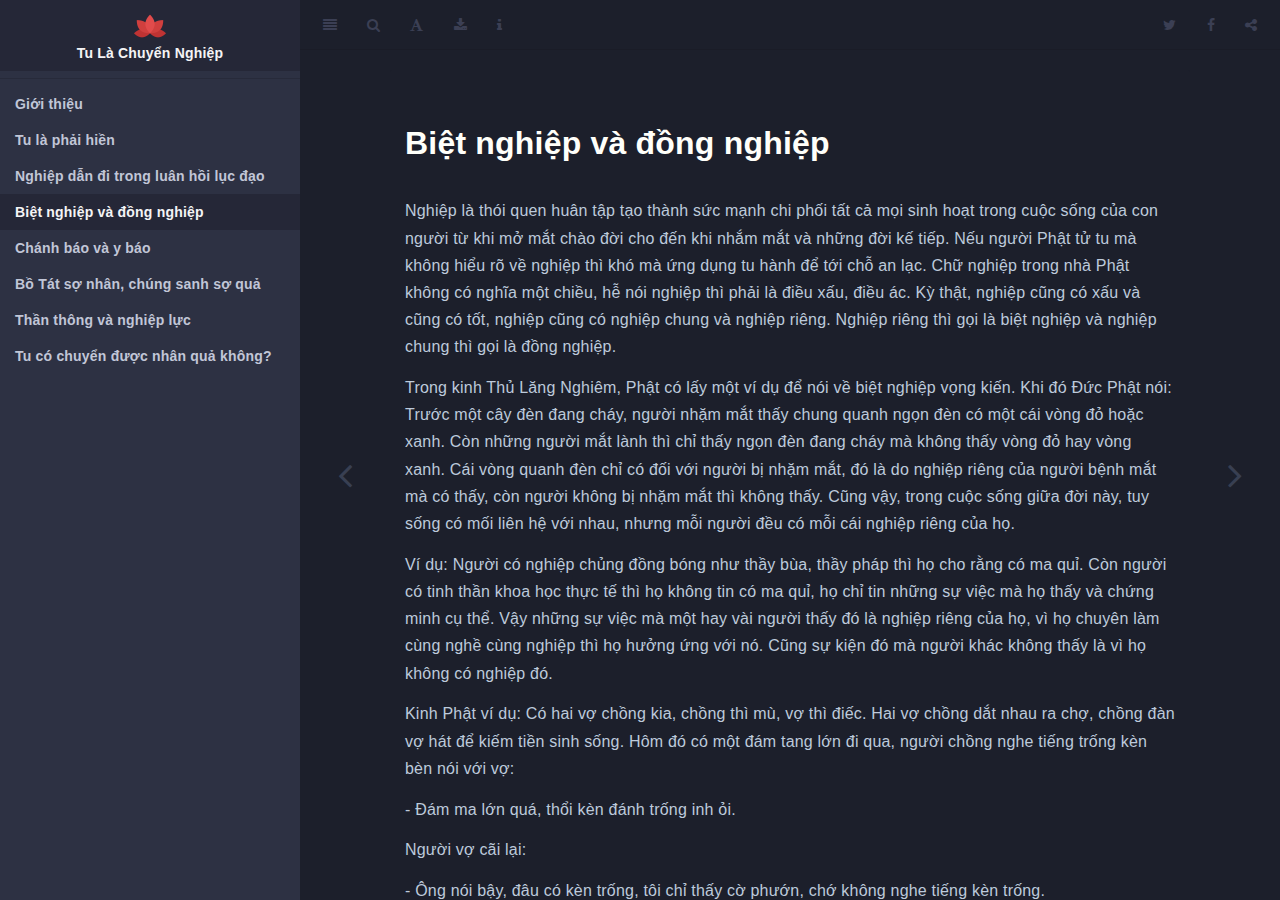
==== docs/biet-nghiep-va-dong-nghiep.html @ d76da162 "spellchecked" ====
<!DOCTYPE html>
<html lang="" xml:lang="">
<head>

  <meta charset="utf-8" />
  <meta http-equiv="X-UA-Compatible" content="IE=edge" />
  <title>Biệt nghiệp và đồng nghiệp | Tu Là Chuyển Nghiệp</title>
  <meta name="description" content="Tuyển tập 7 bài viết về Nghiệp trong Phật giáo" />
  <meta name="generator" content="bookdown 0.21 and GitBook 2.6.7" />

  <meta property="og:title" content="Biệt nghiệp và đồng nghiệp | Tu Là Chuyển Nghiệp" />
  <meta property="og:type" content="book" />
  
  <meta property="og:image" content="images/cover.png" />
  <meta property="og:description" content="Tuyển tập 7 bài viết về Nghiệp trong Phật giáo" />
  

  <meta name="twitter:card" content="summary" />
  <meta name="twitter:title" content="Biệt nghiệp và đồng nghiệp | Tu Là Chuyển Nghiệp" />
  
  <meta name="twitter:description" content="Tuyển tập 7 bài viết về Nghiệp trong Phật giáo" />
  <meta name="twitter:image" content="images/cover.png" />

<meta name="author" content="HT. Thích Thanh Từ" />



  <meta name="viewport" content="width=device-width, initial-scale=1" />
  <meta name="apple-mobile-web-app-capable" content="yes" />
  <meta name="apple-mobile-web-app-status-bar-style" content="black" />
  
  
<link rel="prev" href="nghiep-dan-di-trong-luan-hoi-luc-dao.html"/>
<link rel="next" href="chanh-bao-va-y-bao.html"/>
<script src="libs/header-attrs-2.10/header-attrs.js"></script>
<script src="libs/jquery-2.2.3/jquery.min.js"></script>
<link href="libs/gitbook-2.6.7/css/style.css" rel="stylesheet" />
<link href="libs/gitbook-2.6.7/css/plugin-table.css" rel="stylesheet" />
<link href="libs/gitbook-2.6.7/css/plugin-bookdown.css" rel="stylesheet" />
<link href="libs/gitbook-2.6.7/css/plugin-highlight.css" rel="stylesheet" />
<link href="libs/gitbook-2.6.7/css/plugin-search.css" rel="stylesheet" />
<link href="libs/gitbook-2.6.7/css/plugin-fontsettings.css" rel="stylesheet" />
<link href="libs/gitbook-2.6.7/css/plugin-clipboard.css" rel="stylesheet" />









<link rel="apple-touch-icon" sizes="180x180" href="images/apple-touch-icon.png">
<link rel="icon" type="image/png" sizes="32x32" href="images/favicon-32x32.png">
<link rel="icon" type="image/png" sizes="16x16" href="images/favicon-16x16.png">
<link rel="manifest" href="images/site.webmanifest">



<link rel="stylesheet" href="style.css" type="text/css" />
</head>

<body>



  <div class="book without-animation with-summary font-size-2 font-family-1" data-basepath=".">

    <div class="book-summary">
      <nav role="navigation">

<ul class="summary">
<li><center><a href="./"><center><img src="images/favicon-32x32.png" width="32px"/></center>Tu Là Chuyển Nghiệp</a></center></li>

<li class="divider"></li>
<li class="chapter" data-level="" data-path="index.html"><a href="index.html"><i class="fa fa-check"></i>Giới thiệu</a></li>
<li class="chapter" data-level="" data-path="tu-la-phai-hien.html"><a href="tu-la-phai-hien.html"><i class="fa fa-check"></i>Tu là phải hiền</a></li>
<li class="chapter" data-level="" data-path="nghiep-dan-di-trong-luan-hoi-luc-dao.html"><a href="nghiep-dan-di-trong-luan-hoi-luc-dao.html"><i class="fa fa-check"></i>Nghiệp dẫn đi trong luân hồi lục đạo</a></li>
<li class="chapter" data-level="" data-path="biet-nghiep-va-dong-nghiep.html"><a href="biet-nghiep-va-dong-nghiep.html"><i class="fa fa-check"></i>Biệt nghiệp và đồng nghiệp</a></li>
<li class="chapter" data-level="" data-path="chanh-bao-va-y-bao.html"><a href="chanh-bao-va-y-bao.html"><i class="fa fa-check"></i>Chánh báo và y báo</a></li>
<li class="chapter" data-level="" data-path="bo-tat-so-nhan-chung-sanh-so-qua.html"><a href="bo-tat-so-nhan-chung-sanh-so-qua.html"><i class="fa fa-check"></i>Bồ Tát sợ nhân, chúng sanh sợ quả</a></li>
<li class="chapter" data-level="" data-path="than-thong-va-nghiep-luc.html"><a href="than-thong-va-nghiep-luc.html"><i class="fa fa-check"></i>Thần thông và nghiệp lực</a></li>
<li class="chapter" data-level="" data-path="tu-co-chuyen-duoc-nhan-qua-khong.html"><a href="tu-co-chuyen-duoc-nhan-qua-khong.html"><i class="fa fa-check"></i>Tu có chuyển được nhân quả không?</a></li>
</ul>

      </nav>
    </div>

    <div class="book-body">
      <div class="body-inner">
        <div class="book-header" role="navigation">
          <h1>
            <i class="fa fa-circle-o-notch fa-spin"></i><a href="./">Tu Là Chuyển Nghiệp</a>
          </h1>
        </div>

        <div class="page-wrapper" tabindex="-1" role="main">
          <div class="page-inner">

            <section class="normal" id="section-">
<div id="biet-nghiep-va-dong-nghiep" class="section level1 unnumbered">
<h1>Biệt nghiệp và đồng nghiệp</h1>
<p>Nghiệp là thói quen huân tập tạo thành sức mạnh chi phối tất cả mọi sinh hoạt trong cuộc sống của con người từ khi mở mắt chào đời cho đến khi nhắm mắt và những đời kế tiếp. Nếu người Phật tử tu mà không hiểu rõ về nghiệp thì khó mà ứng dụng tu hành để tới chỗ an lạc. Chữ nghiệp trong nhà Phật không có nghĩa một chiều, hễ nói nghiệp thì phải là điều xấu, điều ác. Kỳ thật, nghiệp cũng có xấu và cũng có tốt, nghiệp cũng có nghiệp chung và nghiệp riêng. Nghiệp riêng thì gọi là biệt nghiệp và nghiệp chung thì gọi là đồng nghiệp.</p>
<p>Trong kinh Thủ Lăng Nghiêm, Phật có lấy một ví dụ để nói về biệt nghiệp vọng kiến. Khi đó Đức Phật nói: Trước một cây đèn đang cháy, người nhặm mắt thấy chung quanh ngọn đèn có một cái vòng đỏ hoặc xanh. Còn những người mắt lành thì chỉ thấy ngọn đèn đang cháy mà không thấy vòng đỏ hay vòng xanh. Cái vòng quanh đèn chỉ có đối với người bị nhặm mắt, đó là do nghiệp riêng của người bệnh mắt mà có thấy, còn người không bị nhặm mắt thì không thấy. Cũng vậy, trong cuộc sống giữa đời này, tuy sống có mối liên hệ với nhau, nhưng mỗi người đều có mỗi cái nghiệp riêng của họ.</p>
<p>Ví dụ: Người có nghiệp chủng đồng bóng như thầy bùa, thầy pháp thì họ cho rằng có ma quỉ. Còn người có tinh thần khoa học thực tế thì họ không tin có ma quỉ, họ chỉ tin những sự việc mà họ thấy và chứng minh cụ thể. Vậy những sự việc mà một hay vài người thấy đó là nghiệp riêng của họ, vì họ chuyên làm cùng nghề cùng nghiệp thì họ hưởng ứng với nó. Cũng sự kiện đó mà người khác không thấy là vì họ không có nghiệp đó.</p>
<p>Kinh Phật ví dụ: Có hai vợ chồng kia, chồng thì mù, vợ thì điếc. Hai vợ chồng dắt nhau ra chợ, chồng đàn vợ hát để kiếm tiền sinh sống. Hôm đó có một đám tang lớn đi qua, người chồng nghe tiếng trống kèn bèn nói với vợ:</p>
<p>- Đám ma lớn quá, thổi kèn đánh trống inh ỏi.</p>
<p>Người vợ cãi lại:</p>
<p>- Ông nói bậy, đâu có kèn trống, tôi chỉ thấy cờ phướn, chớ không nghe tiếng kèn trống.</p>
<p>Người chồng không chịu cãi lại:</p>
<p>- Bà nói bậy, tôi chỉ nghe thấy kèn trống, chớ đâu có thấy cờ phướn.</p>
<p>Có như thế mà hai ông bà cãi lộn nhau, chồng thì nói có kèn trống không có cờ phướn, vợ thì nói có cờ phướn mà không có kèn trống. Chồng tự cho là mình đúng, vợ cũng cho là mình không sai. Hai vợ chồng cãi nhau hoài không ai chịu thua, giận tức nổi lên liền đánh lộn nhau. Người đi đường thấy mới can gián và hỏi duyên cớ. Người chồng phân bua:</p>
<p>- Tôi nghe đám ma thổi kèn đánh trống, tôi nói có kèn trống bả không chịu, bả nói tôi nói bậy, bả nói chỉ có cờ phướn, không có kèn trống, nên mới cãi nhau rồi nổi giận đánh lộn.</p>
<p>Người đi đường mới nói:</p>
<p>- Thưa ông bà, hai ông bà đều đúng cả, mà hai ông bà cũng đều sai. Vì đám ma này có kèn có trống như ông nghe, mà cũng có cờ phướn như bà thấy.</p>
<p>Nếu người chồng nghe tiếng kèn trống mà nhớ mình mù không thể thấy cờ phướn, và người vợ thấy cờ phướn mà nhớ mình điếc không thể nghe tiếng kèn trống thì đâu có cãi vả và đánh lộn nhau. Tại người nào cũng chủ quan, cho cái thấy nghe của mình là chân lý nên mới xảy ra cuộc cãi vả và đánh lộn nhau. Đó là nghiệp khác nhau, không thể chấp nhận nhau.</p>
<p>Cũng vậy, chúng ta sanh ra đời mỗi người mang theo nghiệp riêng của mình mà cùng sống chung với nhiều người khác. Mỗi người chấp giữ và làm theo nghiệp riêng của mình mà không thừa nhận nghiệp riêng của người khác nên mới có sự cãi vã, tranh chấp.</p>
<p>Trong một gia đình, ông chồng thì huân tập cái nghiệp của người nam, bà vợ thì huân tập cái nghiệp của người nữ. Hai cái nghiệp nam nữ tuy có vài điểm tương đồng, nhưng cũng có nhiều điểm khác biệt. Nên có nhiều gia đình vợ chồng gây cãi đánh đập nhau hoài là vì chồng chấp lý của mình là đúng, vợ cũng chấp lý của mình là đúng, không biết dung hòa nhau để sống. Cái đúng của người chồng là do thói quen huân tập cái nghiệp của người nam. Cái đúng của người vợ là theo thói quen huân tập cái nghiệp của người nữ. Thế nên phải thông cảm nhau để đối xử cho tốt đẹp, đem lại sự an vui hòa thuận trong gia đình. Khi chúng ta biết mỗi người có nghiệp riêng thì không chủ quan, không chấp mà thông cảm hòa nhịn được cuộc sống với mọi người.</p>
<p>Xưa có một gia đình, người vợ thì tương đối tốt, biết bổn phận, biết lo làm ăn, người chồng thì bê tha rượu chè cờ bạc. Mỗi lần ông cờ bạc thua, về nhà là khảo tiền, nếu bà không có để ứng thì ông chửi đánh thậm tệ. Người thân thuộc, láng giềng ai thấy cũng đau lòng thắc mắc tại sao bà không ly dị cho rồi, cứ để ông hành hạ khổ sở như thế? Nhưng khi hỏi bà, thì bà không thể ly dị vì bà còn thương ông.</p>
<p>Có nhiều gia đình có những đứa con ngỗ nghịch bất hiếu, phá gia sản gần khánh tận. Vậy mà gia đình vẫn thương, không thể từ bỏ, vì cha mẹ có cái nghiệp riêng với con. Để thấy cái nghiệp riêng của người, mình là kẻ ngoại cuộc không có nghiệp đó thì không chấp nhận, không chịu nổi. Còn người đã có nghiệp, có nợ nần nhau, dù bị đánh đập, phá phách, đối xử tàn tệ mà người ta vẫn chấp nhận chung sống, không thể rời nhau được.</p>
<p>Như vậy, nếu biết được mỗi người có cái nghiệp riêng thì chúng ta có thái độ sống hết sức dung hòa, không thắc mắc, không trách cứ những hoàn cảnh khó khăn rắc rối mà người trong cuộc không giải quyết dứt khoát được, vì nghiệp riêng của họ.</p>
<p>Nghiệp chung tức là đồng nghiệp vọng kiến. Cũng trong kinh Thủ Lăng Nghiêm, Phật có dạy: Người có nghiệp chung mới sinh ra ở chung một nước, nói cùng một ngôn ngữ, sống cùng một tập quán… Nếu có cùng nghiệp xấu thì cùng thấy điềm bất tường như sao chổi, sao phướn… Chỉ có dân nước đó trông thấy mà dân nước khác không thấy. Cũng giống như những người nhặm mắt cùng thấy chung quanh ngọn đèn đang cháy có một cái vòng xanh hay đỏ, còn những người không nhặm mắt thì không thấy. Vậy, người cùng nghiệp thì cùng cảm nhận hiện tượng giống như nhau.</p>
<p>Có nhiều người thắc mắc tại sao anh chị em cùng cha mẹ sanh ra trong một gia đình, rầy la cãi hoài. Hoặc vợ chồng chấp nhận sống chung trong một gia đình, mà kẻ ý này người ý kia, bất hòa hờn giận nhau hoài là tại sao? Nếu không có duyên nghiệp với nhau tại sao gặp nhau, sống chung với nhau để khổ? Chúng ta nên biết, khi gặp nhau là đã có nghiệp đồng phần rồi, tức là đã có cộng nghiệp nên cùng ở chung với nhau. Tuy ở chung với nhau, mà mỗi người cũng có cái nghiệp riêng nên không ai giống ai. Nếu có giống chăng chỉ giống năm sáu mươi phần trăm là tối đa, không bao giờ có hai người giống nhau từ hình dáng đến tính tình.</p>
<p>Phần giống nhau thì gọi là đồng nghiệp, vì đồng nghiệp nên mới cùng nhau sanh trong một gia đình, trong một đất nước. Và vì mỗi người có cái nghiệp riêng nên có người thì giàu sang sung sướng, an vui hạnh phúc, lại có người bần cùng khốn khổ. Hoặc anh em cùng cha mẹ sinh ra, học chung một trường mà có người học giỏi, có người học dở. Đó là trong cái đồng nghiệp vẫn có cái biệt nghiệp. Mà dù là đồng nghiệp hay biệt nghiệp, Đức Phật đều gọi là vọng kiến. Vọng kiến là cái thấy hư dối không thật.</p>
<p>Tại sao nói nghiệp là vọng kiến? Ví dụ, có người nói lời xúc não làm cho mình nổi giận. Khi nổi giận thì nói lời hung ác mắng chửi, tay thì đánh đập người ta. Khi đánh đập chửi mắng người, thì bị luật pháp trừng trị. Cái khổ của tội phạm pháp này ít nhất cũng một tháng. Và nếu mình có sức mạnh, có võ nghệ, đánh người chết tại chỗ, thì tù tội khổ sở ít nhất cũng 10, 15 năm.</p>
<p>Vậy, miệng nói bậy, thân làm bậy, đó là nghiệp ác. Và nghiệp ác đó từ ý nổi sân mà ra. Ý sân chỉ nổi lên khoảng 5, 10 phút mà hậu quả không lường được. Nghiệp ác của miệng và thân có ra là do ý ác chủ động. Ý ác tức là niệm sân. Chúng ta nhìn xem tướng trạng của nó ra sao? Khi (chúng ta) nhìn nó thì nó mất tiêu, không thấy hình dáng tướng mạo nó ở đâu cả. Mà không hình dáng, không tướng mạo thì không thật. Như vậy, chính cái chủ động tạo nghiệp <em>(ý sân)</em> là không thật. Cái không thật mà chỉ vì chúng ta mê chạy theo nó để tạo nghiệp thọ khổ thì thành có thật. Nên Ngài Khuê Phong nói: <em>“Thế không mà thành sự”</em>. Bản chất của cơn giận vốn là không, bất giác theo nó tạo nghiệp nên trở thành thật. Đó là nghiệp ác.</p>
<p>Còn nghiệp lành cũng vậy. Giả sử chúng ta đi đường gặp người bệnh tật đang nằm rên rỉ bên đường. Chúng ta khởi lòng thương đem họ vô lề đường kêu xe chở tới bệnh viện để chữa trị. Vậy, lòng thương hình dáng tướng mạo như thế nào? Có thật không? - Không. Nhưng khi theo nó thì tạo nghiệp lành. Thân, miệng, ý nói, làm lợi ích cho người.</p>
<p>Cái gốc tạo nghiệp ác hay nghiệp lành bản chất nó không có thật, nhưng khi theo nó thì sẽ thành nghiệp hoặc lành hay dữ. Phật dạy nghiệp là cái không thật. Tuy không thật, nếu đã làm thì sẽ cho quả, chớ không tránh khỏi. Trốn tránh người thế gian thì được, mà nghiệp thì không thể trốn được. Vì khi tạo nghiệp thì mắt thấy, tai nghe, thân cảm thọ. Chủng tử nghiệp đã chứa vào tạng thức rồi, hội đủ duyên thì quả kết tụ.</p>
<p>Về ý nghĩa đồng nghiệp, trong kinh có ghi: Một hôm Phật ở trong hương thất trong núi Linh Thứu, gần đó có nhiều đoàn Tỳ Kheo đi thiền hành. Đoàn thứ nhất đi theo Tôn Giả Xá Lợi Phất. Đoàn Tỳ Kheo thứ hai dẫn đầu là Tôn Giả Mục Kiền Liên. Đoàn thứ ba các Tỳ Kheo đi sau Tôn Giả Ma Ha Ca Diếp. Đoàn thứ tư gồm những Tỳ Kheo đi theo Tôn Giả A Na Luật. Đoàn thứ năm là một số Tỳ Kheo đi theo Tôn Giả Phú Lâu Na. Đoàn thứ sáu là những Tỳ Kheo đi theo sự hướng dẫn của Tôn Giả Ưu Ba Ly. Đoàn thứ bảy là những Tỳ Kheo đi theo sau Đề Bà Đạt Đa. Khi đó Phật mới nói với các vị Tỳ Kheo đang ở bên cạnh:</p>
<p>“Những Tỳ Kheo cùng đi theo Xá Lợi Phất là những Tỳ Kheo có trí tuệ lớn. Những Tỳ Kheo cùng đi với Mục Kiền Liên là những Tỳ Kheo có đại thần thông. Những Tỳ Kheo đi theo Ma Ha Ca Diếp là những Tỳ Kheo ưa tu hạnh đầu đà… Còn những Tỳ Kheo mà đi theo Đề Bà Đạt Đa là những Tỳ Kheo có tâm ác dục.”</p>
<p>Và Phật kết luận rằng: Ai cùng đi theo người nào là đã có cái nghiệp chung với người đó. Những Tỳ Kheo đi theo Tôn Giả Xá Lợi Phất là có cái nghiệp chung với Ngài về trí huệ. Những Tỳ Kheo đi theo Tôn Giả Mục Kiền Liên là có nghiệp chung với ngài về thần thông. Cho tới các Tỳ Kheo đi theo Đề Bà Đạt Đa cùng có nghiệp chung về ác dục. Cái nghiệp chung đó có từ quá khứ, hiện tại, vị lai cứ theo nhau không rời. Đó là cộng nghiệp của những Tỳ Kheo thời xưa, được Phật dạy trong kinh.</p>
<p>Còn cộng nghiệp trong thời hiện tại, chúng ta thấy rất thực tế và cụ thể. Người thích rượu chè say sưa thì cùng ăn chơi thân cận với người uống rượu. Người ưa cờ bạc thì giao du với người cờ bạc. Người chuyên cần học hành nghiên cứu thì tới lui thân cận với người nghiên cứu học hành. Người thích đi chùa tụng kinh niệm Phật thì kết bạn với người đi chùa tụng kinh niệm Phật.</p>
<p>Như vậy, người này thích người kia là họ có chung nghiệp <em>(đồng nghiệp)</em> nên mới hợp nhau. Để thấy trong cuộc sống này, mọi người cùng có nghiệp chung, nên mới trở thành chồng vợ, cha con, anh em, bạn bè. Và vì ai cũng có nghiệp riêng nơi dáng mạo, tính tình, năng khiếu, trí tuệ sai khác, không ai giống ai. Vậy, nghiệp nó chi phối cả đời sống chúng ta. Nếu huân tập sâu nghiệp nào thì nghiệp đó có sức mạnh, có hấp lực thu hút chúng ta đến môi trường của nghiệp đó. Vì vậy, người Phật tử biết tu hành thì thân, khẩu, ý luôn luôn phải thiện lành mới chiêu cảm được biệt nghiệp tốt và đồng nghiệp thiện.</p>
<p>Nếu tu còn trong vòng tương đối, thì phải biết tránh nghiệp ác, tạo nghiệp lành để tạo thân tốt, tức là được biệt nghiệp tốt và sanh trong cõi thiện, có đồng nghiệp thiện. Tiến thêm một bước nữa, nếu biết nghiệp là không thật, do ý sanh ra, mà ý cũng không thật có, nó là niệm phân biệt chợt hiện chợt mất, nên không theo là dừng nghiệp ý. Nghe nói trái tai, vừa nổi bực tức muốn đánh chửi người, liền nhìn lại xem coi cái bực tức hình tướng thế nào, phát xuất từ đâu? Tìm lại không thấy hình tướng của bực tức, mà nguồn gốc khởi bực tức cũng không còn nữa. Thấy của người, lòng tham vừa khởi muốn lén lấy, liền nhìn lại coi tướng trạng của tham lam như thế nào, phát xuất từ đâu? Khi nhìn kỹ lại thì không thấy hình dáng của tham lam, và nơi chốn phát xuất ra tham lam cũng không có nữa.</p>
<p>Như vậy, nghiệp phát xuất từ ý, ra miệng, ra thân. Mà ý là gốc phát ra nghiệp đã không thật, thì nghiệp miệng, nghiệp thân làm gì có thật. Sở dĩ thấy nghiệp có thật là do mê.</p>
<p>Những nơi khác dạy khi đối duyên xúc cảnh, nếu có khởi tham lam sân giận, thì cứ lo niệm Phật nhớ Phật, thì tham lam sân giận sẽ lắng xuống. Đó cũng là một cái thuật đối trị bệnh tham, bệnh sân. Ở đây thì chúng tôi chủ trương dùng trí nhìn lại những cái xấu như tham, sân, kiêu mạn… hình dáng tướng trạng ra sao, phát xuất từ đâu? Khi nhìn lại, nếu nó tan biến là nó không thật thì nó không có sức mạnh khiến mình nói làm theo nghiệp ác. Và cứ mỗi lần đối duyên xúc cảnh, nếu có tham sân… dấy khởi lên, nhìn lại xem tường tận thấu đáo, thấy nó không thật thì nó không chi phối mình nói làm sai quấy. Khi tâm chúng ta thanh tịnh là đã cắt đứt được dòng tạo nghiệp là vọng tưởng, là ý nghiệp, không còn luân hồi sanh tử, được giải thoát.</p>

</div>
            </section>

          </div>
        </div>
      </div>
<a href="nghiep-dan-di-trong-luan-hoi-luc-dao.html" class="navigation navigation-prev " aria-label="Previous page"><i class="fa fa-angle-left"></i></a>
<a href="chanh-bao-va-y-bao.html" class="navigation navigation-next " aria-label="Next page"><i class="fa fa-angle-right"></i></a>
    </div>
  </div>
<script src="libs/gitbook-2.6.7/js/app.min.js"></script>
<script src="libs/gitbook-2.6.7/js/lunr.js"></script>
<script src="libs/gitbook-2.6.7/js/clipboard.min.js"></script>
<script src="libs/gitbook-2.6.7/js/plugin-search.js"></script>
<script src="libs/gitbook-2.6.7/js/plugin-sharing.js"></script>
<script src="libs/gitbook-2.6.7/js/plugin-fontsettings.js"></script>
<script src="libs/gitbook-2.6.7/js/plugin-bookdown.js"></script>
<script src="libs/gitbook-2.6.7/js/jquery.highlight.js"></script>
<script src="libs/gitbook-2.6.7/js/plugin-clipboard.js"></script>
<script>
gitbook.require(["gitbook"], function(gitbook) {
gitbook.start({
"sharing": {
"github": false,
"facebook": true,
"twitter": true,
"linkedin": false,
"weibo": false,
"instapaper": false,
"vk": false,
"all": ["facebook", "twitter", "linkedin", "weibo", "instapaper"]
},
"fontsettings": {
"theme": "night",
"family": "sans",
"size": 2
},
"edit": {
"link": null,
"text": null
},
"history": {
"link": null,
"text": null
},
"view": {
"link": null,
"text": null
},
"download": ["tu-la-chuyen-nghiep.epub", "tu-la-chuyen-nghiep.pdf"],
"toc": {
"collapse": "section"
}
});
});
</script>

</body>

</html>
---- docs/libs/gitbook-2.6.7/css/style.css ----
/*! normalize.css v2.1.0 | MIT License | git.io/normalize */img,legend{border:0}*,.fa{-webkit-font-smoothing:antialiased}.fa-ul>li,sub,sup{position:relative}.book .book-body .page-wrapper .page-inner section.normal hr:after,.book-langs-index .inner .languages:after,.buttons:after,.dropdown-menu .buttons:after{clear:both}body,html{-ms-text-size-adjust:100%;-webkit-text-size-adjust:100%}article,aside,details,figcaption,figure,footer,header,hgroup,main,nav,section,summary{display:block}audio,canvas,video{display:inline-block}.hidden,[hidden]{display:none}audio:not([controls]){display:none;height:0}html{font-family:sans-serif}body,figure{margin:0}a:focus{outline:dotted thin}a:active,a:hover{outline:0}h1{font-size:2em;margin:.67em 0}abbr[title]{border-bottom:1px dotted}b,strong{font-weight:700}dfn{font-style:italic}hr{-moz-box-sizing:content-box;box-sizing:content-box;height:0}mark{background:#ff0;color:#000}code,kbd,pre,samp{font-family:monospace,serif;font-size:1em}pre{white-space:pre-wrap}q{quotes:"\201C" "\201D" "\2018" "\2019"}small{font-size:80%}sub,sup{font-size:75%;line-height:0;vertical-align:baseline}sup{top:-.5em}sub{bottom:-.25em}svg:not(:root){overflow:hidden}fieldset{border:1px solid silver;margin:0 2px;padding:.35em .625em .75em}legend{padding:0}button,input,select,textarea{font-family:inherit;font-size:100%;margin:0}button,input{line-height:normal}button,select{text-transform:none}button,html input[type=button],input[type=reset],input[type=submit]{-webkit-appearance:button;cursor:pointer}button[disabled],html input[disabled]{cursor:default}input[type=checkbox],input[type=radio]{box-sizing:border-box;padding:0}input[type=search]{-webkit-appearance:textfield;-moz-box-sizing:content-box;-webkit-box-sizing:content-box;box-sizing:content-box}input[type=search]::-webkit-search-cancel-button{margin-right:10px;}button::-moz-focus-inner,input::-moz-focus-inner{border:0;padding:0}textarea{overflow:auto;vertical-align:top}table{border-collapse:collapse;border-spacing:0}/*!
 * Preboot v2
 *
 * Open sourced under MIT license by @mdo.
 * Some variables and mixins from Bootstrap (Apache 2 license).
 */.link-inherit,.link-inherit:focus,.link-inherit:hover{color:inherit}.fa,.fa-stack{display:inline-block}/*!
 *  Font Awesome 4.1.0 by @davegandy - http://fontawesome.io - @fontawesome
 *  License - http://fontawesome.io/license (Font: SIL OFL 1.1, CSS: MIT License)
 */@font-face{font-family:FontAwesome;src:url(./fontawesome/fontawesome-webfont.ttf?v=4.1.0) format('truetype');font-weight:400;font-style:normal}.fa{font-family:FontAwesome;font-style:normal;font-weight:400;line-height:1;-moz-osx-font-smoothing:grayscale}.book .book-header,.book .book-summary{font-family:"Helvetica Neue",Helvetica,Arial,sans-serif}.fa-lg{font-size:1.33333333em;line-height:.75em;vertical-align:-15%}.fa-2x{font-size:2em}.fa-3x{font-size:3em}.fa-4x{font-size:4em}.fa-5x{font-size:5em}.fa-fw{width:1.28571429em;text-align:center}.fa-ul{padding-left:0;margin-left:2.14285714em;list-style-type:none}.fa-li{position:absolute;left:-2.14285714em;width:2.14285714em;top:.14285714em;text-align:center}.fa-li.fa-lg{left:-1.85714286em}.fa-border{padding:.2em .25em .15em;border:.08em solid #eee;border-radius:.1em}.pull-right{float:right}.pull-left{float:left}.fa.pull-left{margin-right:.3em}.fa.pull-right{margin-left:.3em}.fa-spin{-webkit-animation:spin 2s infinite linear;-moz-animation:spin 2s infinite linear;-o-animation:spin 2s infinite linear;animation:spin 2s infinite linear}@-moz-keyframes spin{0%{-moz-transform:rotate(0)}100%{-moz-transform:rotate(359deg)}}@-webkit-keyframes spin{0%{-webkit-transform:rotate(0)}100%{-webkit-transform:rotate(359deg)}}@-o-keyframes spin{0%{-o-transform:rotate(0)}100%{-o-transform:rotate(359deg)}}@keyframes spin{0%{-webkit-transform:rotate(0);transform:rotate(0)}100%{-webkit-transform:rotate(359deg);transform:rotate(359deg)}}.fa-rotate-90{filter:progid:DXImageTransform.Microsoft.BasicImage(rotation=1);-webkit-transform:rotate(90deg);-moz-transform:rotate(90deg);-ms-transform:rotate(90deg);-o-transform:rotate(90deg);transform:rotate(90deg)}.fa-rotate-180{filter:progid:DXImageTransform.Microsoft.BasicImage(rotation=2);-webkit-transform:rotate(180deg);-moz-transform:rotate(180deg);-ms-transform:rotate(180deg);-o-transform:rotate(180deg);transform:rotate(180deg)}.fa-rotate-270{filter:progid:DXImageTransform.Microsoft.BasicImage(rotation=3);-webkit-transform:rotate(270deg);-moz-transform:rotate(270deg);-ms-transform:rotate(270deg);-o-transform:rotate(270deg);transform:rotate(270deg)}.fa-flip-horizontal{filter:progid:DXImageTransform.Microsoft.BasicImage(rotation=0, mirror=1);-webkit-transform:scale(-1,1);-moz-transform:scale(-1,1);-ms-transform:scale(-1,1);-o-transform:scale(-1,1);transform:scale(-1,1)}.fa-flip-vertical{filter:progid:DXImageTransform.Microsoft.BasicImage(rotation=2, mirror=1);-webkit-transform:scale(1,-1);-moz-transform:scale(1,-1);-ms-transform:scale(1,-1);-o-transform:scale(1,-1);transform:scale(1,-1)}.fa-stack{position:relative;width:2em;height:2em;line-height:2em;vertical-align:middle}.fa-stack-1x,.fa-stack-2x{position:absolute;left:0;width:100%;text-align:center}.fa-stack-1x{line-height:inherit}.fa-stack-2x{font-size:2em}.fa-inverse{color:#fff}.fa-glass:before{content:"\f000"}.fa-music:before{content:"\f001"}.fa-search:before{content:"\f002"}.fa-envelope-o:before{content:"\f003"}.fa-heart:before{content:"\f004"}.fa-star:before{content:"\f005"}.fa-star-o:before{content:"\f006"}.fa-user:before{content:"\f007"}.fa-film:before{content:"\f008"}.fa-th-large:before{content:"\f009"}.fa-th:before{content:"\f00a"}.fa-th-list:before{content:"\f00b"}.fa-check:before{content:"\f00c"}.fa-times:before{content:"\f00d"}.fa-search-plus:before{content:"\f00e"}.fa-search-minus:before{content:"\f010"}.fa-power-off:before{content:"\f011"}.fa-signal:before{content:"\f012"}.fa-cog:before,.fa-gear:before{content:"\f013"}.fa-trash-o:before{content:"\f014"}.fa-home:before{content:"\f015"}.fa-file-o:before{content:"\f016"}.fa-clock-o:before{content:"\f017"}.fa-road:before{content:"\f018"}.fa-download:before{content:"\f019"}.fa-arrow-circle-o-down:before{content:"\f01a"}.fa-arrow-circle-o-up:before{content:"\f01b"}.fa-inbox:before{content:"\f01c"}.fa-play-circle-o:before{content:"\f01d"}.fa-repeat:before,.fa-rotate-right:before{content:"\f01e"}.fa-refresh:before{content:"\f021"}.fa-list-alt:before{content:"\f022"}.fa-lock:before{content:"\f023"}.fa-flag:before{content:"\f024"}.fa-headphones:before{content:"\f025"}.fa-volume-off:before{content:"\f026"}.fa-volume-down:before{content:"\f027"}.fa-volume-up:before{content:"\f028"}.fa-qrcode:before{content:"\f029"}.fa-barcode:before{content:"\f02a"}.fa-tag:before{content:"\f02b"}.fa-tags:before{content:"\f02c"}.fa-book:before{content:"\f02d"}.fa-bookmark:before{content:"\f02e"}.fa-print:before{content:"\f02f"}.fa-camera:before{content:"\f030"}.fa-font:before{content:"\f031"}.fa-bold:before{content:"\f032"}.fa-italic:before{content:"\f033"}.fa-text-height:before{content:"\f034"}.fa-text-width:before{content:"\f035"}.fa-align-left:before{content:"\f036"}.fa-align-center:before{content:"\f037"}.fa-align-right:before{content:"\f038"}.fa-align-justify:before{content:"\f039"}.fa-list:before{content:"\f03a"}.fa-dedent:before,.fa-outdent:before{content:"\f03b"}.fa-indent:before{content:"\f03c"}.fa-video-camera:before{content:"\f03d"}.fa-image:before,.fa-photo:before,.fa-picture-o:before{content:"\f03e"}.fa-pencil:before{content:"\f040"}.fa-map-marker:before{content:"\f041"}.fa-adjust:before{content:"\f042"}.fa-tint:before{content:"\f043"}.fa-edit:before,.fa-pencil-square-o:before{content:"\f044"}.fa-share-square-o:before{content:"\f045"}.fa-check-square-o:before{content:"\f046"}.fa-arrows:before{content:"\f047"}.fa-step-backward:before{content:"\f048"}.fa-fast-backward:before{content:"\f049"}.fa-backward:before{content:"\f04a"}.fa-play:before{content:"\f04b"}.fa-pause:before{content:"\f04c"}.fa-stop:before{content:"\f04d"}.fa-forward:before{content:"\f04e"}.fa-fast-forward:before{content:"\f050"}.fa-step-forward:before{content:"\f051"}.fa-eject:before{content:"\f052"}.fa-chevron-left:before{content:"\f053"}.fa-chevron-right:before{content:"\f054"}.fa-plus-circle:before{content:"\f055"}.fa-minus-circle:before{content:"\f056"}.fa-times-circle:before{content:"\f057"}.fa-check-circle:before{content:"\f058"}.fa-question-circle:before{content:"\f059"}.fa-info-circle:before{content:"\f05a"}.fa-crosshairs:before{content:"\f05b"}.fa-times-circle-o:before{content:"\f05c"}.fa-check-circle-o:before{content:"\f05d"}.fa-ban:before{content:"\f05e"}.fa-arrow-left:before{content:"\f060"}.fa-arrow-right:before{content:"\f061"}.fa-arrow-up:before{content:"\f062"}.fa-arrow-down:before{content:"\f063"}.fa-mail-forward:before,.fa-share:before{content:"\f064"}.fa-expand:before{content:"\f065"}.fa-compress:before{content:"\f066"}.fa-plus:before{content:"\f067"}.fa-minus:before{content:"\f068"}.fa-asterisk:before{content:"\f069"}.fa-exclamation-circle:before{content:"\f06a"}.fa-gift:before{content:"\f06b"}.fa-leaf:before{content:"\f06c"}.fa-fire:before{content:"\f06d"}.fa-eye:before{content:"\f06e"}.fa-eye-slash:before{content:"\f070"}.fa-exclamation-triangle:before,.fa-warning:before{content:"\f071"}.fa-plane:before{content:"\f072"}.fa-calendar:before{content:"\f073"}.fa-random:before{content:"\f074"}.fa-comment:before{content:"\f075"}.fa-magnet:before{content:"\f076"}.fa-chevron-up:before{content:"\f077"}.fa-chevron-down:before{content:"\f078"}.fa-retweet:before{content:"\f079"}.fa-shopping-cart:before{content:"\f07a"}.fa-folder:before{content:"\f07b"}.fa-folder-open:before{content:"\f07c"}.fa-arrows-v:before{content:"\f07d"}.fa-arrows-h:before{content:"\f07e"}.fa-bar-chart-o:before{content:"\f080"}.fa-twitter-square:before{content:"\f081"}.fa-facebook-square:before{content:"\f082"}.fa-camera-retro:before{content:"\f083"}.fa-key:before{content:"\f084"}.fa-cogs:before,.fa-gears:before{content:"\f085"}.fa-comments:before{content:"\f086"}.fa-thumbs-o-up:before{content:"\f087"}.fa-thumbs-o-down:before{content:"\f088"}.fa-star-half:before{content:"\f089"}.fa-heart-o:before{content:"\f08a"}.fa-sign-out:before{content:"\f08b"}.fa-linkedin-square:before{content:"\f08c"}.fa-thumb-tack:before{content:"\f08d"}.fa-external-link:before{content:"\f08e"}.fa-sign-in:before{content:"\f090"}.fa-trophy:before{content:"\f091"}.fa-github-square:before{content:"\f092"}.fa-upload:before{content:"\f093"}.fa-lemon-o:before{content:"\f094"}.fa-phone:before{content:"\f095"}.fa-square-o:before{content:"\f096"}.fa-bookmark-o:before{content:"\f097"}.fa-phone-square:before{content:"\f098"}.fa-twitter:before{content:"\f099"}.fa-facebook:before{content:"\f09a"}.fa-github:before{content:"\f09b"}.fa-unlock:before{content:"\f09c"}.fa-credit-card:before{content:"\f09d"}.fa-rss:before{content:"\f09e"}.fa-hdd-o:before{content:"\f0a0"}.fa-bullhorn:before{content:"\f0a1"}.fa-bell:before{content:"\f0f3"}.fa-certificate:before{content:"\f0a3"}.fa-hand-o-right:before{content:"\f0a4"}.fa-hand-o-left:before{content:"\f0a5"}.fa-hand-o-up:before{content:"\f0a6"}.fa-hand-o-down:before{content:"\f0a7"}.fa-arrow-circle-left:before{content:"\f0a8"}.fa-arrow-circle-right:before{content:"\f0a9"}.fa-arrow-circle-up:before{content:"\f0aa"}.fa-arrow-circle-down:before{content:"\f0ab"}.fa-globe:before{content:"\f0ac"}.fa-wrench:before{content:"\f0ad"}.fa-tasks:before{content:"\f0ae"}.fa-filter:before{content:"\f0b0"}.fa-briefcase:before{content:"\f0b1"}.fa-arrows-alt:before{content:"\f0b2"}.fa-group:before,.fa-users:before{content:"\f0c0"}.fa-chain:before,.fa-link:before{content:"\f0c1"}.fa-cloud:before{content:"\f0c2"}.fa-flask:before{content:"\f0c3"}.fa-cut:before,.fa-scissors:before{content:"\f0c4"}.fa-copy:before,.fa-files-o:before{content:"\f0c5"}.fa-paperclip:before{content:"\f0c6"}.fa-floppy-o:before,.fa-save:before{content:"\f0c7"}.fa-square:before{content:"\f0c8"}.fa-bars:before,.fa-navicon:before,.fa-reorder:before{content:"\f0c9"}.fa-list-ul:before{content:"\f0ca"}.fa-list-ol:before{content:"\f0cb"}.fa-strikethrough:before{content:"\f0cc"}.fa-underline:before{content:"\f0cd"}.fa-table:before{content:"\f0ce"}.fa-magic:before{content:"\f0d0"}.fa-truck:before{content:"\f0d1"}.fa-pinterest:before{content:"\f0d2"}.fa-pinterest-square:before{content:"\f0d3"}.fa-google-plus-square:before{content:"\f0d4"}.fa-google-plus:before{content:"\f0d5"}.fa-money:before{content:"\f0d6"}.fa-caret-down:before{content:"\f0d7"}.fa-caret-up:before{content:"\f0d8"}.fa-caret-left:before{content:"\f0d9"}.fa-caret-right:before{content:"\f0da"}.fa-columns:before{content:"\f0db"}.fa-sort:before,.fa-unsorted:before{content:"\f0dc"}.fa-sort-desc:before,.fa-sort-down:before{content:"\f0dd"}.fa-sort-asc:before,.fa-sort-up:before{content:"\f0de"}.fa-envelope:before{content:"\f0e0"}.fa-linkedin:before{content:"\f0e1"}.fa-rotate-left:before,.fa-undo:before{content:"\f0e2"}.fa-gavel:before,.fa-legal:before{content:"\f0e3"}.fa-dashboard:before,.fa-tachometer:before{content:"\f0e4"}.fa-comment-o:before{content:"\f0e5"}.fa-comments-o:before{content:"\f0e6"}.fa-bolt:before,.fa-flash:before{content:"\f0e7"}.fa-sitemap:before{content:"\f0e8"}.fa-umbrella:before{content:"\f0e9"}.fa-clipboard:before,.fa-paste:before{content:"\f0ea"}.fa-lightbulb-o:before{content:"\f0eb"}.fa-exchange:before{content:"\f0ec"}.fa-cloud-download:before{content:"\f0ed"}.fa-cloud-upload:before{content:"\f0ee"}.fa-user-md:before{content:"\f0f0"}.fa-stethoscope:before{content:"\f0f1"}.fa-suitcase:before{content:"\f0f2"}.fa-bell-o:before{content:"\f0a2"}.fa-coffee:before{content:"\f0f4"}.fa-cutlery:before{content:"\f0f5"}.fa-file-text-o:before{content:"\f0f6"}.fa-building-o:before{content:"\f0f7"}.fa-hospital-o:before{content:"\f0f8"}.fa-ambulance:before{content:"\f0f9"}.fa-medkit:before{content:"\f0fa"}.fa-fighter-jet:before{content:"\f0fb"}.fa-beer:before{content:"\f0fc"}.fa-h-square:before{content:"\f0fd"}.fa-plus-square:before{content:"\f0fe"}.fa-angle-double-left:before{content:"\f100"}.fa-angle-double-right:before{content:"\f101"}.fa-angle-double-up:before{content:"\f102"}.fa-angle-double-down:before{content:"\f103"}.fa-angle-left:before{content:"\f104"}.fa-angle-right:before{content:"\f105"}.fa-angle-up:before{content:"\f106"}.fa-angle-down:before{content:"\f107"}.fa-desktop:before{content:"\f108"}.fa-laptop:before{content:"\f109"}.fa-tablet:before{content:"\f10a"}.fa-mobile-phone:before,.fa-mobile:before{content:"\f10b"}.fa-circle-o:before{content:"\f10c"}.fa-quote-left:before{content:"\f10d"}.fa-quote-right:before{content:"\f10e"}.fa-spinner:before{content:"\f110"}.fa-circle:before{content:"\f111"}.fa-mail-reply:before,.fa-reply:before{content:"\f112"}.fa-github-alt:before{content:"\f113"}.fa-folder-o:before{content:"\f114"}.fa-folder-open-o:before{content:"\f115"}.fa-smile-o:before{content:"\f118"}.fa-frown-o:before{content:"\f119"}.fa-meh-o:before{content:"\f11a"}.fa-gamepad:before{content:"\f11b"}.fa-keyboard-o:before{content:"\f11c"}.fa-flag-o:before{content:"\f11d"}.fa-flag-checkered:before{content:"\f11e"}.fa-terminal:before{content:"\f120"}.fa-code:before{content:"\f121"}.fa-mail-reply-all:before,.fa-reply-all:before{content:"\f122"}.fa-star-half-empty:before,.fa-star-half-full:before,.fa-star-half-o:before{content:"\f123"}.fa-location-arrow:before{content:"\f124"}.fa-crop:before{content:"\f125"}.fa-code-fork:before{content:"\f126"}.fa-chain-broken:before,.fa-unlink:before{content:"\f127"}.fa-question:before{content:"\f128"}.fa-info:before{content:"\f129"}.fa-exclamation:before{content:"\f12a"}.fa-superscript:before{content:"\f12b"}.fa-subscript:before{content:"\f12c"}.fa-eraser:before{content:"\f12d"}.fa-puzzle-piece:before{content:"\f12e"}.fa-microphone:before{content:"\f130"}.fa-microphone-slash:before{content:"\f131"}.fa-shield:before{content:"\f132"}.fa-calendar-o:before{content:"\f133"}.fa-fire-extinguisher:before{content:"\f134"}.fa-rocket:before{content:"\f135"}.fa-maxcdn:before{content:"\f136"}.fa-chevron-circle-left:before{content:"\f137"}.fa-chevron-circle-right:before{content:"\f138"}.fa-chevron-circle-up:before{content:"\f139"}.fa-chevron-circle-down:before{content:"\f13a"}.fa-html5:before{content:"\f13b"}.fa-css3:before{content:"\f13c"}.fa-anchor:before{content:"\f13d"}.fa-unlock-alt:before{content:"\f13e"}.fa-bullseye:before{content:"\f140"}.fa-ellipsis-h:before{content:"\f141"}.fa-ellipsis-v:before{content:"\f142"}.fa-rss-square:before{content:"\f143"}.fa-play-circle:before{content:"\f144"}.fa-ticket:before{content:"\f145"}.fa-minus-square:before{content:"\f146"}.fa-minus-square-o:before{content:"\f147"}.fa-level-up:before{content:"\f148"}.fa-level-down:before{content:"\f149"}.fa-check-square:before{content:"\f14a"}.fa-pencil-square:before{content:"\f14b"}.fa-external-link-square:before{content:"\f14c"}.fa-share-square:before{content:"\f14d"}.fa-compass:before{content:"\f14e"}.fa-caret-square-o-down:before,.fa-toggle-down:before{content:"\f150"}.fa-caret-square-o-up:before,.fa-toggle-up:before{content:"\f151"}.fa-caret-square-o-right:before,.fa-toggle-right:before{content:"\f152"}.fa-eur:before,.fa-euro:before{content:"\f153"}.fa-gbp:before{content:"\f154"}.fa-dollar:before,.fa-usd:before{content:"\f155"}.fa-inr:before,.fa-rupee:before{content:"\f156"}.fa-cny:before,.fa-jpy:before,.fa-rmb:before,.fa-yen:before{content:"\f157"}.fa-rouble:before,.fa-rub:before,.fa-ruble:before{content:"\f158"}.fa-krw:before,.fa-won:before{content:"\f159"}.fa-bitcoin:before,.fa-btc:before{content:"\f15a"}.fa-file:before{content:"\f15b"}.fa-file-text:before{content:"\f15c"}.fa-sort-alpha-asc:before{content:"\f15d"}.fa-sort-alpha-desc:before{content:"\f15e"}.fa-sort-amount-asc:before{content:"\f160"}.fa-sort-amount-desc:before{content:"\f161"}.fa-sort-numeric-asc:before{content:"\f162"}.fa-sort-numeric-desc:before{content:"\f163"}.fa-thumbs-up:before{content:"\f164"}.fa-thumbs-down:before{content:"\f165"}.fa-youtube-square:before{content:"\f166"}.fa-youtube:before{content:"\f167"}.fa-xing:before{content:"\f168"}.fa-xing-square:before{content:"\f169"}.fa-youtube-play:before{content:"\f16a"}.fa-dropbox:before{content:"\f16b"}.fa-stack-overflow:before{content:"\f16c"}.fa-instagram:before{content:"\f16d"}.fa-flickr:before{content:"\f16e"}.fa-adn:before{content:"\f170"}.fa-bitbucket:before{content:"\f171"}.fa-bitbucket-square:before{content:"\f172"}.fa-tumblr:before{content:"\f173"}.fa-tumblr-square:before{content:"\f174"}.fa-long-arrow-down:before{content:"\f175"}.fa-long-arrow-up:before{content:"\f176"}.fa-long-arrow-left:before{content:"\f177"}.fa-long-arrow-right:before{content:"\f178"}.fa-apple:before{content:"\f179"}.fa-windows:before{content:"\f17a"}.fa-android:before{content:"\f17b"}.fa-linux:before{content:"\f17c"}.fa-dribbble:before{content:"\f17d"}.fa-skype:before{content:"\f17e"}.fa-foursquare:before{content:"\f180"}.fa-trello:before{content:"\f181"}.fa-female:before{content:"\f182"}.fa-male:before{content:"\f183"}.fa-gittip:before{content:"\f184"}.fa-sun-o:before{content:"\f185"}.fa-moon-o:before{content:"\f186"}.fa-archive:before{content:"\f187"}.fa-bug:before{content:"\f188"}.fa-vk:before{content:"\f189"}.fa-weibo:before{content:"\f18a"}.fa-renren:before{content:"\f18b"}.fa-pagelines:before{content:"\f18c"}.fa-stack-exchange:before{content:"\f18d"}.fa-arrow-circle-o-right:before{content:"\f18e"}.fa-arrow-circle-o-left:before{content:"\f190"}.fa-caret-square-o-left:before,.fa-toggle-left:before{content:"\f191"}.fa-dot-circle-o:before{content:"\f192"}.fa-wheelchair:before{content:"\f193"}.fa-vimeo-square:before{content:"\f194"}.fa-try:before,.fa-turkish-lira:before{content:"\f195"}.fa-plus-square-o:before{content:"\f196"}.fa-space-shuttle:before{content:"\f197"}.fa-slack:before{content:"\f198"}.fa-envelope-square:before{content:"\f199"}.fa-wordpress:before{content:"\f19a"}.fa-openid:before{content:"\f19b"}.fa-bank:before,.fa-institution:before,.fa-university:before{content:"\f19c"}.fa-graduation-cap:before,.fa-mortar-board:before{content:"\f19d"}.fa-yahoo:before{content:"\f19e"}.fa-google:before{content:"\f1a0"}.fa-reddit:before{content:"\f1a1"}.fa-reddit-square:before{content:"\f1a2"}.fa-stumbleupon-circle:before{content:"\f1a3"}.fa-stumbleupon:before{content:"\f1a4"}.fa-delicious:before{content:"\f1a5"}.fa-digg:before{content:"\f1a6"}.fa-pied-piper-square:before,.fa-pied-piper:before{content:"\f1a7"}.fa-pied-piper-alt:before{content:"\f1a8"}.fa-drupal:before{content:"\f1a9"}.fa-joomla:before{content:"\f1aa"}.fa-language:before{content:"\f1ab"}.fa-fax:before{content:"\f1ac"}.fa-building:before{content:"\f1ad"}.fa-child:before{content:"\f1ae"}.fa-paw:before{content:"\f1b0"}.fa-spoon:before{content:"\f1b1"}.fa-cube:before{content:"\f1b2"}.fa-cubes:before{content:"\f1b3"}.fa-behance:before{content:"\f1b4"}.fa-behance-square:before{content:"\f1b5"}.fa-steam:before{content:"\f1b6"}.fa-steam-square:before{content:"\f1b7"}.fa-recycle:before{content:"\f1b8"}.fa-automobile:before,.fa-car:before{content:"\f1b9"}.fa-cab:before,.fa-taxi:before{content:"\f1ba"}.fa-tree:before{content:"\f1bb"}.fa-spotify:before{content:"\f1bc"}.fa-deviantart:before{content:"\f1bd"}.fa-soundcloud:before{content:"\f1be"}.fa-database:before{content:"\f1c0"}.fa-file-pdf-o:before{content:"\f1c1"}.fa-file-word-o:before{content:"\f1c2"}.fa-file-excel-o:before{content:"\f1c3"}.fa-file-powerpoint-o:before{content:"\f1c4"}.fa-file-image-o:before,.fa-file-photo-o:before,.fa-file-picture-o:before{content:"\f1c5"}.fa-file-archive-o:before,.fa-file-zip-o:before{content:"\f1c6"}.fa-file-audio-o:before,.fa-file-sound-o:before{content:"\f1c7"}.fa-file-movie-o:before,.fa-file-video-o:before{content:"\f1c8"}.fa-file-code-o:before{content:"\f1c9"}.fa-vine:before{content:"\f1ca"}.fa-codepen:before{content:"\f1cb"}.fa-jsfiddle:before{content:"\f1cc"}.fa-life-bouy:before,.fa-life-ring:before,.fa-life-saver:before,.fa-support:before{content:"\f1cd"}.fa-circle-o-notch:before{content:"\f1ce"}.fa-ra:before,.fa-rebel:before{content:"\f1d0"}.fa-empire:before,.fa-ge:before{content:"\f1d1"}.fa-git-square:before{content:"\f1d2"}.fa-git:before{content:"\f1d3"}.fa-hacker-news:before{content:"\f1d4"}.fa-tencent-weibo:before{content:"\f1d5"}.fa-qq:before{content:"\f1d6"}.fa-wechat:before,.fa-weixin:before{content:"\f1d7"}.fa-paper-plane:before,.fa-send:before{content:"\f1d8"}.fa-paper-plane-o:before,.fa-send-o:before{content:"\f1d9"}.fa-history:before{content:"\f1da"}.fa-circle-thin:before{content:"\f1db"}.fa-header:before{content:"\f1dc"}.fa-paragraph:before{content:"\f1dd"}.fa-sliders:before{content:"\f1de"}.fa-share-alt:before{content:"\f1e0"}.fa-share-alt-square:before{content:"\f1e1"}.fa-bomb:before{content:"\f1e2"}.book-langs-index{width:100%;height:100%;padding:40px 0;margin:0;overflow:auto}@media (max-width:600px){.book-langs-index{padding:0}}.book-langs-index .inner{max-width:600px;width:100%;margin:0 auto;padding:30px;background:#fff;border-radius:3px}.book-langs-index .inner h3{margin:0}.book-langs-index .inner .languages{list-style:none;padding:20px 30px;margin-top:20px;border-top:1px solid #eee}.book-langs-index .inner .languages:after,.book-langs-index .inner .languages:before{content:" ";display:table;line-height:0}.book-langs-index .inner .languages li{width:50%;float:left;padding:10px 5px;font-size:16px}@media (max-width:600px){.book-langs-index .inner .languages li{width:100%;max-width:100%}}.book .book-header{overflow:visible;height:50px;padding:0 8px;z-index:2;font-size:.85em;color:#7e888b;background:0 0}.book .book-header .btn{display:block;height:50px;padding:0 15px;border-bottom:none;color:#ccc;text-transform:uppercase;line-height:50px;-webkit-box-shadow:none!important;box-shadow:none!important;position:relative;font-size:14px}.book .book-header .btn:hover{position:relative;text-decoration:none;color:#444;background:0 0}.book .book-header h1{margin:0;font-size:20px;font-weight:200;text-align:center;line-height:50px;opacity:0;padding-left:200px;padding-right:200px;-webkit-transition:opacity .2s ease;-moz-transition:opacity .2s ease;-o-transition:opacity .2s ease;transition:opacity .2s ease;overflow:hidden;text-overflow:ellipsis;white-space:nowrap}.book .book-header h1 a,.book .book-header h1 a:hover{color:inherit;text-decoration:none}@media (max-width:1000px){.book .book-header h1{display:none}}.book .book-header h1 i{display:none}.book .book-header:hover h1{opacity:1}.book.is-loading .book-header h1 i{display:inline-block}.book.is-loading .book-header h1 a{display:none}.dropdown{position:relative}.dropdown-menu{position:absolute;top:100%;left:0;z-index:100;display:none;float:left;min-width:160px;padding:0;margin:2px 0 0;list-style:none;font-size:14px;background-color:#fafafa;border:1px solid rgba(0,0,0,.07);border-radius:1px;-webkit-box-shadow:0 6px 12px rgba(0,0,0,.175);box-shadow:0 6px 12px rgba(0,0,0,.175);background-clip:padding-box}.dropdown-menu.open{display:block}.dropdown-menu.dropdown-left{left:auto;right:4%}.dropdown-menu.dropdown-left .dropdown-caret{right:14px;left:auto}.dropdown-menu .dropdown-caret{position:absolute;top:-8px;left:14px;width:18px;height:10px;float:left;overflow:hidden}.dropdown-menu .dropdown-caret .caret-inner,.dropdown-menu .dropdown-caret .caret-outer{display:inline-block;top:0;border-left:9px solid transparent;border-right:9px solid transparent;position:absolute}.dropdown-menu .dropdown-caret .caret-outer{border-bottom:9px solid rgba(0,0,0,.1);height:auto;left:0;width:auto;margin-left:-1px}.dropdown-menu .dropdown-caret .caret-inner{margin-top:-1px;top:1px;border-bottom:9px solid #fafafa}.dropdown-menu .buttons{border-bottom:1px solid rgba(0,0,0,.07)}.dropdown-menu .buttons:after,.dropdown-menu .buttons:before{content:" ";display:table;line-height:0}.dropdown-menu .buttons:last-child{border-bottom:none}.dropdown-menu .buttons .button{border:0;background-color:transparent;color:#a6a6a6;width:100%;text-align:center;float:left;line-height:1.42857143;padding:8px 4px}.alert,.dropdown-menu .buttons .button:hover{color:#444}.dropdown-menu .buttons .button:focus,.dropdown-menu .buttons .button:hover{outline:0}.dropdown-menu .buttons .button.size-2{width:50%}.dropdown-menu .buttons .button.size-3{width:33%}.alert{padding:15px;margin-bottom:20px;background:#eee;border-bottom:5px solid #ddd}.alert-success{background:#dff0d8;border-color:#d6e9c6;color:#3c763d}.alert-info{background:#d9edf7;border-color:#bce8f1;color:#31708f}.alert-danger{background:#f2dede;border-color:#ebccd1;color:#a94442}.alert-warning{background:#fcf8e3;border-color:#faebcc;color:#8a6d3b}.book .book-summary{position:absolute;top:0;left:-300px;bottom:0;z-index:1;width:300px;color:#364149;background:#fafafa;border-right:1px solid rgba(0,0,0,.07);-webkit-transition:left 250ms ease;-moz-transition:left 250ms ease;-o-transition:left 250ms ease;transition:left 250ms ease}.book .book-summary ul.summary{position:absolute;top:0;left:0;right:0;bottom:0;overflow-y:auto;list-style:none;margin:0;padding:0;-webkit-transition:top .5s ease;-moz-transition:top .5s ease;-o-transition:top .5s ease;transition:top .5s ease}.book .book-summary ul.summary li{list-style:none}.book .book-summary ul.summary li.divider{height:1px;margin:7px 0;overflow:hidden;background:rgba(0,0,0,.07)}.book .book-summary ul.summary li i.fa-check{display:none;position:absolute;right:9px;top:16px;font-size:9px;color:#3c3}.book .book-summary ul.summary li.done>a{color:#364149;font-weight:400}.book .book-summary ul.summary li.done>a i{display:inline}.book .book-summary ul.summary li a,.book .book-summary ul.summary li span{display:block;padding:10px 15px;border-bottom:none;color:#364149;background:0 0;text-overflow:ellipsis;overflow:hidden;white-space:nowrap;position:relative}.book .book-summary ul.summary li span{cursor:not-allowed;opacity:.3;filter:alpha(opacity=30)}.book .book-summary ul.summary li a:hover,.book .book-summary ul.summary li.active>a{color:#008cff;background:0 0;text-decoration:none}.book .book-summary ul.summary li ul{padding-left:20px}@media (max-width:600px){.book .book-summary{width:calc(100% - 60px);bottom:0;left:-100%}}.book.with-summary .book-summary{left:0}.book.without-animation .book-summary{-webkit-transition:none!important;-moz-transition:none!important;-o-transition:none!important;transition:none!important}.book{position:relative;width:100%;height:100%}.book .book-body,.book .book-body .body-inner{position:absolute;top:0;left:0;overflow-y:auto;bottom:0;right:0}.book .book-body{color:#000;background:#fff;-webkit-transition:left 250ms ease;-moz-transition:left 250ms ease;-o-transition:left 250ms ease;transition:left 250ms ease}.book .book-body .page-wrapper{position:relative;outline:0}.book .book-body .page-wrapper .page-inner{max-width:800px;margin:0 auto;padding:20px 0 40px}.book .book-body .page-wrapper .page-inner section{margin:0;padding:5px 15px;background:#fff;border-radius:2px;line-height:1.7;font-size:1.6rem}.book .book-body .page-wrapper .page-inner .btn-group .btn{border-radius:0;background:#eee;border:0}@media (max-width:1240px){.book .book-body{-webkit-transition:-webkit-transform 250ms ease;-moz-transition:-moz-transform 250ms ease;-o-transition:-o-transform 250ms ease;transition:transform 250ms ease;padding-bottom:20px}.book .book-body .body-inner{position:static;min-height:calc(100% - 50px)}}@media (min-width:600px){.book.with-summary .book-body{left:300px}}@media (max-width:600px){.book.with-summary{overflow:hidden}.book.with-summary .book-body{-webkit-transform:translate(calc(100% - 60px),0);-moz-transform:translate(calc(100% - 60px),0);-ms-transform:translate(calc(100% - 60px),0);-o-transform:translate(calc(100% - 60px),0);transform:translate(calc(100% - 60px),0)}}.book.without-animation .book-body{-webkit-transition:none!important;-moz-transition:none!important;-o-transition:none!important;transition:none!important}.buttons:after,.buttons:before{content:" ";display:table;line-height:0}.button{border:0;background:#eee;color:#666;width:100%;text-align:center;float:left;line-height:1.42857143;padding:8px 4px}.button:hover{color:#444}.button:focus,.button:hover{outline:0}.button.size-2{width:50%}.button.size-3{width:33%}.book .book-body .page-wrapper .page-inner section{display:none}.book .book-body .page-wrapper .page-inner section.normal{display:block;word-wrap:break-word;overflow:hidden;color:#333;line-height:1.7;text-size-adjust:100%;-ms-text-size-adjust:100%;-webkit-text-size-adjust:100%;-moz-text-size-adjust:100%}.book .book-body .page-wrapper .page-inner section.normal *{box-sizing:border-box;-webkit-box-sizing:border-box;}.book .book-body .page-wrapper .page-inner section.normal>:first-child{margin-top:0!important}.book .book-body .page-wrapper .page-inner section.normal>:last-child{margin-bottom:0!important}.book .book-body .page-wrapper .page-inner section.normal blockquote,.book .book-body .page-wrapper .page-inner section.normal code,.book .book-body .page-wrapper .page-inner section.normal figure,.book .book-body .page-wrapper .page-inner section.normal img,.book .book-body .page-wrapper .page-inner section.normal pre,.book .book-body .page-wrapper .page-inner section.normal table,.book .book-body .page-wrapper .page-inner section.normal tr{page-break-inside:avoid}.book .book-body .page-wrapper .page-inner section.normal h2,.book .book-body .page-wrapper .page-inner section.normal h3,.book .book-body .page-wrapper .page-inner section.normal h4,.book .book-body .page-wrapper .page-inner section.normal h5,.book .book-body .page-wrapper .page-inner section.normal p{orphans:3;widows:3}.book .book-body .page-wrapper .page-inner section.normal h1,.book .book-body .page-wrapper .page-inner section.normal h2,.book .book-body .page-wrapper .page-inner section.normal h3,.book .book-body .page-wrapper .page-inner section.normal h4,.book .book-body .page-wrapper .page-inner section.normal h5{page-break-after:avoid}.book .book-body .page-wrapper .page-inner section.normal b,.book .book-body .page-wrapper .page-inner section.normal strong{font-weight:700}.book .book-body .page-wrapper .page-inner section.normal em{font-style:italic}.book .book-body .page-wrapper .page-inner section.normal blockquote,.book .book-body .page-wrapper .page-inner section.normal dl,.book .book-body .page-wrapper .page-inner section.normal ol,.book .book-body .page-wrapper .page-inner section.normal p,.book .book-body .page-wrapper .page-inner section.normal table,.book .book-body .page-wrapper .page-inner section.normal ul{margin-top:0;margin-bottom:.85em}.book .book-body .page-wrapper .page-inner section.normal a{color:#4183c4;text-decoration:none;background:0 0}.book .book-body .page-wrapper .page-inner section.normal a:active,.book .book-body .page-wrapper .page-inner section.normal a:focus,.book .book-body .page-wrapper .page-inner section.normal a:hover{outline:0;text-decoration:underline}.book .book-body .page-wrapper .page-inner section.normal img{border:0;max-width:100%}.book .book-body .page-wrapper .page-inner section.normal hr{height:4px;padding:0;margin:1.7em 0;overflow:hidden;background-color:#e7e7e7;border:none}.book .book-body .page-wrapper .page-inner section.normal hr:after,.book .book-body .page-wrapper .page-inner section.normal hr:before{display:table;content:" "}.book .book-body .page-wrapper .page-inner section.normal h1,.book .book-body .page-wrapper .page-inner section.normal h2,.book .book-body .page-wrapper .page-inner section.normal h3,.book .book-body .page-wrapper .page-inner section.normal h4,.book .book-body .page-wrapper .page-inner section.normal h5,.book .book-body .page-wrapper .page-inner section.normal h6{margin-top:1.275em;margin-bottom:.85em;}.book .book-body .page-wrapper .page-inner section.normal h1{font-size:2em}.book .book-body .page-wrapper .page-inner section.normal h2{font-size:1.75em}.book .book-body .page-wrapper .page-inner section.normal h3{font-size:1.5em}.book .book-body .page-wrapper .page-inner section.normal h4{font-size:1.25em}.book .book-body .page-wrapper .page-inner section.normal h5{font-size:1em}.book .book-body .page-wrapper .page-inner section.normal h6{font-size:1em;color:#777}.book .book-body .page-wrapper .page-inner section.normal code,.book .book-body .page-wrapper .page-inner section.normal pre{font-family:Consolas,"Liberation Mono",Menlo,Courier,monospace;direction:ltr;border:none;color:inherit}.book .book-body .page-wrapper .page-inner section.normal pre{overflow:auto;word-wrap:normal;margin:0 0 1.275em;padding:.85em 1em;background:#f7f7f7}.book .book-body .page-wrapper .page-inner section.normal pre>code{display:inline;max-width:initial;padding:0;margin:0;overflow:initial;line-height:inherit;font-size:.85em;white-space:pre;background:0 0}.book .book-body .page-wrapper .page-inner section.normal pre>code:after,.book .book-body .page-wrapper .page-inner section.normal pre>code:before{content:normal}.book .book-body .page-wrapper .page-inner section.normal code{padding:.2em;margin:0;font-size:.85em;background-color:#f7f7f7}.book .book-body .page-wrapper .page-inner section.normal code:after,.book .book-body .page-wrapper .page-inner section.normal code:before{letter-spacing:-.2em;content:"\00a0"}.book .book-body .page-wrapper .page-inner section.normal ol,.book .book-body .page-wrapper .page-inner section.normal ul{padding:0 0 0 2em;margin:0 0 .85em}.book .book-body .page-wrapper .page-inner section.normal ol ol,.book .book-body .page-wrapper .page-inner section.normal ol ul,.book .book-body .page-wrapper .page-inner section.normal ul ol,.book .book-body .page-wrapper .page-inner section.normal ul ul{margin-top:0;margin-bottom:0}.book .book-body .page-wrapper .page-inner section.normal ol ol{list-style-type:lower-roman}.book .book-body .page-wrapper .page-inner section.normal blockquote{margin:0 0 .85em;padding:0 15px;opacity:0.75;border-left:4px solid #dcdcdc}.book .book-body .page-wrapper .page-inner section.normal blockquote:first-child{margin-top:0}.book .book-body .page-wrapper .page-inner section.normal blockquote:last-child{margin-bottom:0}.book .book-body .page-wrapper .page-inner section.normal dl{padding:0}.book .book-body .page-wrapper .page-inner section.normal dl dt{padding:0;margin-top:.85em;font-style:italic;font-weight:700}.book .book-body .page-wrapper .page-inner section.normal dl dd{padding:0 .85em;margin-bottom:.85em}.book .book-body .page-wrapper .page-inner section.normal dd{margin-left:0}.book .book-body .page-wrapper .page-inner section.normal .glossary-term{cursor:help;text-decoration:underline}.book .book-body .navigation{position:absolute;top:50px;bottom:0;margin:0;max-width:150px;min-width:90px;display:flex;justify-content:center;align-content:center;flex-direction:column;font-size:40px;color:#ccc;text-align:center;-webkit-transition:all 350ms ease;-moz-transition:all 350ms ease;-o-transition:all 350ms ease;transition:all 350ms ease}.book .book-body .navigation:hover{text-decoration:none;color:#444}.book .book-body .navigation.navigation-next{right:0}.book .book-body .navigation.navigation-prev{left:0}@media (max-width:1240px){.book .book-body .navigation{position:static;top:auto;max-width:50%;width:50%;display:inline-block;float:left}.book .book-body .navigation.navigation-unique{max-width:100%;width:100%}}.book .book-body .page-wrapper .page-inner section.glossary{margin-bottom:40px}.book .book-body .page-wrapper .page-inner section.glossary h2 a,.book .book-body .page-wrapper .page-inner section.glossary h2 a:hover{color:inherit;text-decoration:none}.book .book-body .page-wrapper .page-inner section.glossary .glossary-index{list-style:none;margin:0;padding:0}.book .book-body .page-wrapper .page-inner section.glossary .glossary-index li{display:inline;margin:0 8px;white-space:nowrap}*{-webkit-box-sizing:border-box;-moz-box-sizing:border-box;box-sizing:border-box;-webkit-overflow-scrolling:touch;-webkit-tap-highlight-color:transparent;-webkit-text-size-adjust:none;-webkit-touch-callout:none}a{text-decoration:none}body,html{height:100%}html{font-size:62.5%}body{text-rendering:optimizeLegibility;font-smoothing:antialiased;font-family:"Helvetica Neue",Helvetica,Arial,sans-serif;font-size:14px;letter-spacing:.2px;text-size-adjust:100%}
.book .book-summary ul.summary li a span {display:inline;padding:initial;overflow:visible;cursor:auto;opacity:1;}
---- docs/libs/gitbook-2.6.7/css/plugin-table.css ----
.book .book-body .page-wrapper .page-inner section.normal table{display:table;width:100%;border-collapse:collapse;border-spacing:0;overflow:auto}.book .book-body .page-wrapper .page-inner section.normal table td,.book .book-body .page-wrapper .page-inner section.normal table th{padding:6px 13px;border:1px solid #ddd}.book .book-body .page-wrapper .page-inner section.normal table tr{background-color:#fff;border-top:1px solid #ccc}.book .book-body .page-wrapper .page-inner section.normal table tr:nth-child(2n){background-color:#f8f8f8}.book .book-body .page-wrapper .page-inner section.normal table th{font-weight:700}
---- docs/libs/gitbook-2.6.7/css/plugin-bookdown.css ----
.book .book-header h1 {
  padding-left: 20px;
  padding-right: 20px;
}
.book .book-header.fixed {
  position: fixed;
  right: 0;
  top: 0;
  left: 0;
  border-bottom: 1px solid rgba(0,0,0,.07);
}
span.search-highlight {
  background-color: #ffff88;
}
@media (min-width: 600px) {
  .book.with-summary .book-header.fixed {
    left: 300px;
  }
}
@media (max-width: 1240px) {
  .book .book-body.fixed {
    top: 50px;
  }
  .book .book-body.fixed .body-inner {
    top: auto;
  }
}
@media (max-width: 600px) {
  .book.with-summary .book-header.fixed {
    left: calc(100% - 60px);
    min-width: 300px;
  }
  .book.with-summary .book-body {
    transform: none;
    left: calc(100% - 60px);
    min-width: 300px;
  }
  .book .book-body.fixed {
    top: 0;
  }
}

.book .book-body.fixed .body-inner {
  top: 50px;
}
.book .book-body .page-wrapper .page-inner section.normal sub, .book .book-body .page-wrapper .page-inner section.normal sup {
  font-size: 85%;
}

@media print {
  .book .book-summary, .book .book-body .book-header, .fa {
    display: none !important;
  }
  .book .book-body.fixed {
    left: 0px;
  }
  .book .book-body,.book .book-body .body-inner, .book.with-summary {
    overflow: visible !important;
  }
}
.kable_wrapper {
  border-spacing: 20px 0;
  border-collapse: separate;
  border: none;
  margin: auto;
}
.kable_wrapper > tbody > tr > td {
  vertical-align: top;
}
.book .book-body .page-wrapper .page-inner section.normal table tr.header {
  border-top-width: 2px;
}
.book .book-body .page-wrapper .page-inner section.normal table tr:last-child td {
  border-bottom-width: 2px;
}
.book .book-body .page-wrapper .page-inner section.normal table td, .book .book-body .page-wrapper .page-inner section.normal table th {
  border-left: none;
  border-right: none;
}
.book .book-body .page-wrapper .page-inner section.normal table.kable_wrapper > tbody > tr, .book .book-body .page-wrapper .page-inner section.normal table.kable_wrapper > tbody > tr > td {
  border-top: none;
}
.book .book-body .page-wrapper .page-inner section.normal table.kable_wrapper > tbody > tr:last-child > td {
    border-bottom: none;
}

div.theorem, div.lemma, div.corollary, div.proposition, div.conjecture {
  font-style: italic;
}
span.theorem, span.lemma, span.corollary, span.proposition, span.conjecture {
  font-style: normal;
}
div.proof>*:last-child:after {
  content: "\25a2";
  float: right;
}
.header-section-number {
  padding-right: .5em;
}
---- docs/libs/gitbook-2.6.7/css/plugin-highlight.css ----
.book .book-body .page-wrapper .page-inner section.normal pre,
.book .book-body .page-wrapper .page-inner section.normal code {
  /* http://jmblog.github.com/color-themes-for-google-code-highlightjs */
  /* Tomorrow Comment */
  /* Tomorrow Red */
  /* Tomorrow Orange */
  /* Tomorrow Yellow */
  /* Tomorrow Green */
  /* Tomorrow Aqua */
  /* Tomorrow Blue */
  /* Tomorrow Purple */
}
.book .book-body .page-wrapper .page-inner section.normal pre .hljs-comment,
.book .book-body .page-wrapper .page-inner section.normal code .hljs-comment,
.book .book-body .page-wrapper .page-inner section.normal pre .hljs-title,
.book .book-body .page-wrapper .page-inner section.normal code .hljs-title {
  color: #8e908c;
}
.book .book-body .page-wrapper .page-inner section.normal pre .hljs-variable,
.book .book-body .page-wrapper .page-inner section.normal code .hljs-variable,
.book .book-body .page-wrapper .page-inner section.normal pre .hljs-attribute,
.book .book-body .page-wrapper .page-inner section.normal code .hljs-attribute,
.book .book-body .page-wrapper .page-inner section.normal pre .hljs-tag,
.book .book-body .page-wrapper .page-inner section.normal code .hljs-tag,
.book .book-body .page-wrapper .page-inner section.normal pre .hljs-regexp,
.book .book-body .page-wrapper .page-inner section.normal code .hljs-regexp,
.book .book-body .page-wrapper .page-inner section.normal pre .ruby .hljs-constant,
.book .book-body .page-wrapper .page-inner section.normal code .ruby .hljs-constant,
.book .book-body .page-wrapper .page-inner section.normal pre .xml .hljs-tag .hljs-title,
.book .book-body .page-wrapper .page-inner section.normal code .xml .hljs-tag .hljs-title,
.book .book-body .page-wrapper .page-inner section.normal pre .xml .hljs-pi,
.book .book-body .page-wrapper .page-inner section.normal code .xml .hljs-pi,
.book .book-body .page-wrapper .page-inner section.normal pre .xml .hljs-doctype,
.book .book-body .page-wrapper .page-inner section.normal code .xml .hljs-doctype,
.book .book-body .page-wrapper .page-inner section.normal pre .html .hljs-doctype,
.book .book-body .page-wrapper .page-inner section.normal code .html .hljs-doctype,
.book .book-body .page-wrapper .page-inner section.normal pre .css .hljs-id,
.book .book-body .page-wrapper .page-inner section.normal code .css .hljs-id,
.book .book-body .page-wrapper .page-inner section.normal pre .css .hljs-class,
.book .book-body .page-wrapper .page-inner section.normal code .css .hljs-class,
.book .book-body .page-wrapper .page-inner section.normal pre .css .hljs-pseudo,
.book .book-body .page-wrapper .page-inner section.normal code .css .hljs-pseudo {
  color: #c82829;
}
.book .book-body .page-wrapper .page-inner section.normal pre .hljs-number,
.book .book-body .page-wrapper .page-inner section.normal code .hljs-number,
.book .book-body .page-wrapper .page-inner section.normal pre .hljs-preprocessor,
.book .book-body .page-wrapper .page-inner section.normal code .hljs-preprocessor,
.book .book-body .page-wrapper .page-inner section.normal pre .hljs-pragma,
.book .book-body .page-wrapper .page-inner section.normal code .hljs-pragma,
.book .book-body .page-wrapper .page-inner section.normal pre .hljs-built_in,
.book .book-body .page-wrapper .page-inner section.normal code .hljs-built_in,
.book .book-body .page-wrapper .page-inner section.normal pre .hljs-literal,
.book .book-body .page-wrapper .page-inner section.normal code .hljs-literal,
.book .book-body .page-wrapper .page-inner section.normal pre .hljs-params,
.book .book-body .page-wrapper .page-inner section.normal code .hljs-params,
.book .book-body .page-wrapper .page-inner section.normal pre .hljs-constant,
.book .book-body .page-wrapper .page-inner section.normal code .hljs-constant {
  color: #f5871f;
}
.book .book-body .page-wrapper .page-inner section.normal pre .ruby .hljs-class .hljs-title,
.book .book-body .page-wrapper .page-inner section.normal code .ruby .hljs-class .hljs-title,
.book .book-body .page-wrapper .page-inner section.normal pre .css .hljs-rules .hljs-attribute,
.book .book-body .page-wrapper .page-inner section.normal code .css .hljs-rules .hljs-attribute {
  color: #eab700;
}
.book .book-body .page-wrapper .page-inner section.normal pre .hljs-string,
.book .book-body .page-wrapper .page-inner section.normal code .hljs-string,
.book .book-body .page-wrapper .page-inner section.normal pre .hljs-value,
.book .book-body .page-wrapper .page-inner section.normal code .hljs-value,
.book .book-body .page-wrapper .page-inner section.normal pre .hljs-inheritance,
.book .book-body .page-wrapper .page-inner section.normal code .hljs-inheritance,
.book .book-body .page-wrapper .page-inner section.normal pre .hljs-header,
.book .book-body .page-wrapper .page-inner section.normal code .hljs-header,
.book .book-body .page-wrapper .page-inner section.normal pre .ruby .hljs-symbol,
.book .book-body .page-wrapper .page-inner section.normal code .ruby .hljs-symbol,
.book .book-body .page-wrapper .page-inner section.normal pre .xml .hljs-cdata,
.book .book-body .page-wrapper .page-inner section.normal code .xml .hljs-cdata {
  color: #718c00;
}
.book .book-body .page-wrapper .page-inner section.normal pre .css .hljs-hexcolor,
.book .book-body .page-wrapper .page-inner section.normal code .css .hljs-hexcolor {
  color: #3e999f;
}
.book .book-body .page-wrapper .page-inner section.normal pre .hljs-function,
.book .book-body .page-wrapper .page-inner section.normal code .hljs-function,
.book .book-body .page-wrapper .page-inner section.normal pre .python .hljs-decorator,
.book .book-body .page-wrapper .page-inner section.normal code .python .hljs-decorator,
.book .book-body .page-wrapper .page-inner section.normal pre .python .hljs-title,
.book .book-body .page-wrapper .page-inner section.normal code .python .hljs-title,
.book .book-body .page-wrapper .page-inner section.normal pre .ruby .hljs-function .hljs-title,
.book .book-body .page-wrapper .page-inner section.normal code .ruby .hljs-function .hljs-title,
.book .book-body .page-wrapper .page-inner section.normal pre .ruby .hljs-title .hljs-keyword,
.book .book-body .page-wrapper .page-inner section.normal code .ruby .hljs-title .hljs-keyword,
.book .book-body .page-wrapper .page-inner section.normal pre .perl .hljs-sub,
.book .book-body .page-wrapper .page-inner section.normal code .perl .hljs-sub,
.book .book-body .page-wrapper .page-inner section.normal pre .javascript .hljs-title,
.book .book-body .page-wrapper .page-inner section.normal code .javascript .hljs-title,
.book .book-body .page-wrapper .page-inner section.normal pre .coffeescript .hljs-title,
.book .book-body .page-wrapper .page-inner section.normal code .coffeescript .hljs-title {
  color: #4271ae;
}
.book .book-body .page-wrapper .page-inner section.normal pre .hljs-keyword,
.book .book-body .page-wrapper .page-inner section.normal code .hljs-keyword,
.book .book-body .page-wrapper .page-inner section.normal pre .javascript .hljs-function,
.book .book-body .page-wrapper .page-inner section.normal code .javascript .hljs-function {
  color: #8959a8;
}
.book .book-body .page-wrapper .page-inner section.normal pre .hljs,
.book .book-body .page-wrapper .page-inner section.normal code .hljs {
  display: block;
  background: white;
  color: #4d4d4c;
  padding: 0.5em;
}
.book .book-body .page-wrapper .page-inner section.normal pre .coffeescript .javascript,
.book .book-body .page-wrapper .page-inner section.normal code .coffeescript .javascript,
.book .book-body .page-wrapper .page-inner section.normal pre .javascript .xml,
.book .book-body .page-wrapper .page-inner section.normal code .javascript .xml,
.book .book-body .page-wrapper .page-inner section.normal pre .tex .hljs-formula,
.book .book-body .page-wrapper .page-inner section.normal code .tex .hljs-formula,
.book .book-body .page-wrapper .page-inner section.normal pre .xml .javascript,
.book .book-body .page-wrapper .page-inner section.normal code .xml .javascript,
.book .book-body .page-wrapper .page-inner section.normal pre .xml .vbscript,
.book .book-body .page-wrapper .page-inner section.normal code .xml .vbscript,
.book .book-body .page-wrapper .page-inner section.normal pre .xml .css,
.book .book-body .page-wrapper .page-inner section.normal code .xml .css,
.book .book-body .page-wrapper .page-inner section.normal pre .xml .hljs-cdata,
.book .book-body .page-wrapper .page-inner section.normal code .xml .hljs-cdata {
  opacity: 0.5;
}
.book.color-theme-1 .book-body .page-wrapper .page-inner section.normal pre,
.book.color-theme-1 .book-body .page-wrapper .page-inner section.normal code {
  /*

Orginal Style from ethanschoonover.com/solarized (c) Jeremy Hull <sourdrums@gmail.com>

*/
  /* Solarized Green */
  /* Solarized Cyan */
  /* Solarized Blue */
  /* Solarized Yellow */
  /* Solarized Orange */
  /* Solarized Red */
  /* Solarized Violet */
}
.book.color-theme-1 .book-body .page-wrapper .page-inner section.normal pre .hljs,
.book.color-theme-1 .book-body .page-wrapper .page-inner section.normal code .hljs {
  display: block;
  padding: 0.5em;
  background: #fdf6e3;
  color: #657b83;
}
.book.color-theme-1 .book-body .page-wrapper .page-inner section.normal pre .hljs-comment,
.book.color-theme-1 .book-body .page-wrapper .page-inner section.normal code .hljs-comment,
.book.color-theme-1 .book-body .page-wrapper .page-inner section.normal pre .hljs-template_comment,
.book.color-theme-1 .book-body .page-wrapper .page-inner section.normal code .hljs-template_comment,
.book.color-theme-1 .book-body .page-wrapper .page-inner section.normal pre .diff .hljs-header,
.book.color-theme-1 .book-body .page-wrapper .page-inner section.normal code .diff .hljs-header,
.book.color-theme-1 .book-body .page-wrapper .page-inner section.normal pre .hljs-doctype,
.book.color-theme-1 .book-body .page-wrapper .page-inner section.normal code .hljs-doctype,
.book.color-theme-1 .book-body .page-wrapper .page-inner section.normal pre .hljs-pi,
.book.color-theme-1 .book-body .page-wrapper .page-inner section.normal code .hljs-pi,
.book.color-theme-1 .book-body .page-wrapper .page-inner section.normal pre .lisp .hljs-string,
.book.color-theme-1 .book-body .page-wrapper .page-inner section.normal code .lisp .hljs-string,
.book.color-theme-1 .book-body .page-wrapper .page-inner section.normal pre .hljs-javadoc,
.book.color-theme-1 .book-body .page-wrapper .page-inner section.normal code .hljs-javadoc {
  color: #93a1a1;
}
.book.color-theme-1 .book-body .page-wrapper .page-inner section.normal pre .hljs-keyword,
.book.color-theme-1 .book-body .page-wrapper .page-inner section.normal code .hljs-keyword,
.book.color-theme-1 .book-body .page-wrapper .page-inner section.normal pre .hljs-winutils,
.book.color-theme-1 .book-body .page-wrapper .page-inner section.normal code .hljs-winutils,
.book.color-theme-1 .book-body .page-wrapper .page-inner section.normal pre .method,
.book.color-theme-1 .book-body .page-wrapper .page-inner section.normal code .method,
.book.color-theme-1 .book-body .page-wrapper .page-inner section.normal pre .hljs-addition,
.book.color-theme-1 .book-body .page-wrapper .page-inner section.normal code .hljs-addition,
.book.color-theme-1 .book-body .page-wrapper .page-inner section.normal pre .css .hljs-tag,
.book.color-theme-1 .book-body .page-wrapper .page-inner section.normal code .css .hljs-tag,
.book.color-theme-1 .book-body .page-wrapper .page-inner section.normal pre .hljs-request,
.book.color-theme-1 .book-body .page-wrapper .page-inner section.normal code .hljs-request,
.book.color-theme-1 .book-body .page-wrapper .page-inner section.normal pre .hljs-status,
.book.color-theme-1 .book-body .page-wrapper .page-inner section.normal code .hljs-status,
.book.color-theme-1 .book-body .page-wrapper .page-inner section.normal pre .nginx .hljs-title,
.book.color-theme-1 .book-body .page-wrapper .page-inner section.normal code .nginx .hljs-title {
  color: #859900;
}
.book.color-theme-1 .book-body .page-wrapper .page-inner section.normal pre .hljs-number,
.book.color-theme-1 .book-body .page-wrapper .page-inner section.normal code .hljs-number,
.book.color-theme-1 .book-body .page-wrapper .page-inner section.normal pre .hljs-command,
.book.color-theme-1 .book-body .page-wrapper .page-inner section.normal code .hljs-command,
.book.color-theme-1 .book-body .page-wrapper .page-inner section.normal pre .hljs-string,
.book.color-theme-1 .book-body .page-wrapper .page-inner section.normal code .hljs-string,
.book.color-theme-1 .book-body .page-wrapper .page-inner section.normal pre .hljs-tag .hljs-value,
.book.color-theme-1 .book-body .page-wrapper .page-inner section.normal code .hljs-tag .hljs-value,
.book.color-theme-1 .book-body .page-wrapper .page-inner section.normal pre .hljs-rules .hljs-value,
.book.color-theme-1 .book-body .page-wrapper .page-inner section.normal code .hljs-rules .hljs-value,
.book.color-theme-1 .book-body .page-wrapper .page-inner section.normal pre .hljs-phpdoc,
.book.color-theme-1 .book-body .page-wrapper .page-inner section.normal code .hljs-phpdoc,
.book.color-theme-1 .book-body .page-wrapper .page-inner section.normal pre .tex .hljs-formula,
.book.color-theme-1 .book-body .page-wrapper .page-inner section.normal code .tex .hljs-formula,
.book.color-theme-1 .book-body .page-wrapper .page-inner section.normal pre .hljs-regexp,
.book.color-theme-1 .book-body .page-wrapper .page-inner section.normal code .hljs-regexp,
.book.color-theme-1 .book-body .page-wrapper .page-inner section.normal pre .hljs-hexcolor,
.book.color-theme-1 .book-body .page-wrapper .page-inner section.normal code .hljs-hexcolor,
.book.color-theme-1 .book-body .page-wrapper .page-inner section.normal pre .hljs-link_url,
.book.color-theme-1 .book-body .page-wrapper .page-inner section.normal code .hljs-link_url {
  color: #2aa198;
}
.book.color-theme-1 .book-body .page-wrapper .page-inner section.normal pre .hljs-title,
.book.color-theme-1 .book-body .page-wrapper .page-inner section.normal code .hljs-title,
.book.color-theme-1 .book-body .page-wrapper .page-inner section.normal pre .hljs-localvars,
.book.color-theme-1 .book-body .page-wrapper .page-inner section.normal code .hljs-localvars,
.book.color-theme-1 .book-body .page-wrapper .page-inner section.normal pre .hljs-chunk,
.book.color-theme-1 .book-body .page-wrapper .page-inner section.normal code .hljs-chunk,
.book.color-theme-1 .book-body .page-wrapper .page-inner section.normal pre .hljs-decorator,
.book.color-theme-1 .book-body .page-wrapper .page-inner section.normal code .hljs-decorator,
.book.color-theme-1 .book-body .page-wrapper .page-inner section.normal pre .hljs-built_in,
.book.color-theme-1 .book-body .page-wrapper .page-inner section.normal code .hljs-built_in,
.book.color-theme-1 .book-body .page-wrapper .page-inner section.normal pre .hljs-identifier,
.book.color-theme-1 .book-body .page-wrapper .page-inner section.normal code .hljs-identifier,
.book.color-theme-1 .book-body .page-wrapper .page-inner section.normal pre .vhdl .hljs-literal,
.book.color-theme-1 .book-body .page-wrapper .page-inner section.normal code .vhdl .hljs-literal,
.book.color-theme-1 .book-body .page-wrapper .page-inner section.normal pre .hljs-id,
.book.color-theme-1 .book-body .page-wrapper .page-inner section.normal code .hljs-id,
.book.color-theme-1 .book-body .page-wrapper .page-inner section.normal pre .css .hljs-function,
.book.color-theme-1 .book-body .page-wrapper .page-inner section.normal code .css .hljs-function {
  color: #268bd2;
}
.book.color-theme-1 .book-body .page-wrapper .page-inner section.normal pre .hljs-attribute,
.book.color-theme-1 .book-body .page-wrapper .page-inner section.normal code .hljs-attribute,
.book.color-theme-1 .book-body .page-wrapper .page-inner section.normal pre .hljs-variable,
.book.color-theme-1 .book-body .page-wrapper .page-inner section.normal code .hljs-variable,
.book.color-theme-1 .book-body .page-wrapper .page-inner section.normal pre .lisp .hljs-body,
.book.color-theme-1 .book-body .page-wrapper .page-inner section.normal code .lisp .hljs-body,
.book.color-theme-1 .book-body .page-wrapper .page-inner section.normal pre .smalltalk .hljs-number,
.book.color-theme-1 .book-body .page-wrapper .page-inner section.normal code .smalltalk .hljs-number,
.book.color-theme-1 .book-body .page-wrapper .page-inner section.normal pre .hljs-constant,
.book.color-theme-1 .book-body .page-wrapper .page-inner section.normal code .hljs-constant,
.book.color-theme-1 .book-body .page-wrapper .page-inner section.normal pre .hljs-class .hljs-title,
.book.color-theme-1 .book-body .page-wrapper .page-inner section.normal code .hljs-class .hljs-title,
.book.color-theme-1 .book-body .page-wrapper .page-inner section.normal pre .hljs-parent,
.book.color-theme-1 .book-body .page-wrapper .page-inner section.normal code .hljs-parent,
.book.color-theme-1 .book-body .page-wrapper .page-inner section.normal pre .haskell .hljs-type,
.book.color-theme-1 .book-body .page-wrapper .page-inner section.normal code .haskell .hljs-type,
.book.color-theme-1 .book-body .page-wrapper .page-inner section.normal pre .hljs-link_reference,
.book.color-theme-1 .book-body .page-wrapper .page-inner section.normal code .hljs-link_reference {
  color: #b58900;
}
.book.color-theme-1 .book-body .page-wrapper .page-inner section.normal pre .hljs-preprocessor,
.book.color-theme-1 .book-body .page-wrapper .page-inner section.normal code .hljs-preprocessor,
.book.color-theme-1 .book-body .page-wrapper .page-inner section.normal pre .hljs-preprocessor .hljs-keyword,
.book.color-theme-1 .book-body .page-wrapper .page-inner section.normal code .hljs-preprocessor .hljs-keyword,
.book.color-theme-1 .book-body .page-wrapper .page-inner section.normal pre .hljs-pragma,
.book.color-theme-1 .book-body .page-wrapper .page-inner section.normal code .hljs-pragma,
.book.color-theme-1 .book-body .page-wrapper .page-inner section.normal pre .hljs-shebang,
.book.color-theme-1 .book-body .page-wrapper .page-inner section.normal code .hljs-shebang,
.book.color-theme-1 .book-body .page-wrapper .page-inner section.normal pre .hljs-symbol,
.book.color-theme-1 .book-body .page-wrapper .page-inner section.normal code .hljs-symbol,
.book.color-theme-1 .book-body .page-wrapper .page-inner section.normal pre .hljs-symbol .hljs-string,
.book.color-theme-1 .book-body .page-wrapper .page-inner section.normal code .hljs-symbol .hljs-string,
.book.color-theme-1 .book-body .page-wrapper .page-inner section.normal pre .diff .hljs-change,
.book.color-theme-1 .book-body .page-wrapper .page-inner section.normal code .diff .hljs-change,
.book.color-theme-1 .book-body .page-wrapper .page-inner section.normal pre .hljs-special,
.book.color-theme-1 .book-body .page-wrapper .page-inner section.normal code .hljs-special,
.book.color-theme-1 .book-body .page-wrapper .page-inner section.normal pre .hljs-attr_selector,
.book.color-theme-1 .book-body .page-wrapper .page-inner section.normal code .hljs-attr_selector,
.book.color-theme-1 .book-body .page-wrapper .page-inner section.normal pre .hljs-subst,
.book.color-theme-1 .book-body .page-wrapper .page-inner section.normal code .hljs-subst,
.book.color-theme-1 .book-body .page-wrapper .page-inner section.normal pre .hljs-cdata,
.book.color-theme-1 .book-body .page-wrapper .page-inner section.normal code .hljs-cdata,
.book.color-theme-1 .book-body .page-wrapper .page-inner section.normal pre .clojure .hljs-title,
.book.color-theme-1 .book-body .page-wrapper .page-inner section.normal code .clojure .hljs-title,
.book.color-theme-1 .book-body .page-wrapper .page-inner section.normal pre .css .hljs-pseudo,
.book.color-theme-1 .book-body .page-wrapper .page-inner section.normal code .css .hljs-pseudo,
.book.color-theme-1 .book-body .page-wrapper .page-inner section.normal pre .hljs-header,
.book.color-theme-1 .book-body .page-wrapper .page-inner section.normal code .hljs-header {
  color: #cb4b16;
}
.book.color-theme-1 .book-body .page-wrapper .page-inner section.normal pre .hljs-deletion,
.book.color-theme-1 .book-body .page-wrapper .page-inner section.normal code .hljs-deletion,
.book.color-theme-1 .book-body .page-wrapper .page-inner section.normal pre .hljs-important,
.book.color-theme-1 .book-body .page-wrapper .page-inner section.normal code .hljs-important {
  color: #dc322f;
}
.book.color-theme-1 .book-body .page-wrapper .page-inner section.normal pre .hljs-link_label,
.book.color-theme-1 .book-body .page-wrapper .page-inner section.normal code .hljs-link_label {
  color: #6c71c4;
}
.book.color-theme-1 .book-body .page-wrapper .page-inner section.normal pre .tex .hljs-formula,
.book.color-theme-1 .book-body .page-wrapper .page-inner section.normal code .tex .hljs-formula {
  background: #eee8d5;
}
.book.color-theme-2 .book-body .page-wrapper .page-inner section.normal pre,
.book.color-theme-2 .book-body .page-wrapper .page-inner section.normal code {
  /* Tomorrow Night Bright Theme */
  /* Original theme - https://github.com/chriskempson/tomorrow-theme */
  /* http://jmblog.github.com/color-themes-for-google-code-highlightjs */
  /* Tomorrow Comment */
  /* Tomorrow Red */
  /* Tomorrow Orange */
  /* Tomorrow Yellow */
  /* Tomorrow Green */
  /* Tomorrow Aqua */
  /* Tomorrow Blue */
  /* Tomorrow Purple */
}
.book.color-theme-2 .book-body .page-wrapper .page-inner section.normal pre .hljs-comment,
.book.color-theme-2 .book-body .page-wrapper .page-inner section.normal code .hljs-comment,
.book.color-theme-2 .book-body .page-wrapper .page-inner section.normal pre .hljs-title,
.book.color-theme-2 .book-body .page-wrapper .page-inner section.normal code .hljs-title {
  color: #969896;
}
.book.color-theme-2 .book-body .page-wrapper .page-inner section.normal pre .hljs-variable,
.book.color-theme-2 .book-body .page-wrapper .page-inner section.normal code .hljs-variable,
.book.color-theme-2 .book-body .page-wrapper .page-inner section.normal pre .hljs-attribute,
.book.color-theme-2 .book-body .page-wrapper .page-inner section.normal code .hljs-attribute,
.book.color-theme-2 .book-body .page-wrapper .page-inner section.normal pre .hljs-tag,
.book.color-theme-2 .book-body .page-wrapper .page-inner section.normal code .hljs-tag,
.book.color-theme-2 .book-body .page-wrapper .page-inner section.normal pre .hljs-regexp,
.book.color-theme-2 .book-body .page-wrapper .page-inner section.normal code .hljs-regexp,
.book.color-theme-2 .book-body .page-wrapper .page-inner section.normal pre .ruby .hljs-constant,
.book.color-theme-2 .book-body .page-wrapper .page-inner section.normal code .ruby .hljs-constant,
.book.color-theme-2 .book-body .page-wrapper .page-inner section.normal pre .xml .hljs-tag .hljs-title,
.book.color-theme-2 .book-body .page-wrapper .page-inner section.normal code .xml .hljs-tag .hljs-title,
.book.color-theme-2 .book-body .page-wrapper .page-inner section.normal pre .xml .hljs-pi,
.book.color-theme-2 .book-body .page-wrapper .page-inner section.normal code .xml .hljs-pi,
.book.color-theme-2 .book-body .page-wrapper .page-inner section.normal pre .xml .hljs-doctype,
.book.color-theme-2 .book-body .page-wrapper .page-inner section.normal code .xml .hljs-doctype,
.book.color-theme-2 .book-body .page-wrapper .page-inner section.normal pre .html .hljs-doctype,
.book.color-theme-2 .book-body .page-wrapper .page-inner section.normal code .html .hljs-doctype,
.book.color-theme-2 .book-body .page-wrapper .page-inner section.normal pre .css .hljs-id,
.book.color-theme-2 .book-body .page-wrapper .page-inner section.normal code .css .hljs-id,
.book.color-theme-2 .book-body .page-wrapper .page-inner section.normal pre .css .hljs-class,
.book.color-theme-2 .book-body .page-wrapper .page-inner section.normal code .css .hljs-class,
.book.color-theme-2 .book-body .page-wrapper .page-inner section.normal pre .css .hljs-pseudo,
.book.color-theme-2 .book-body .page-wrapper .page-inner section.normal code .css .hljs-pseudo {
  color: #d54e53;
}
.book.color-theme-2 .book-body .page-wrapper .page-inner section.normal pre .hljs-number,
.book.color-theme-2 .book-body .page-wrapper .page-inner section.normal code .hljs-number,
.book.color-theme-2 .book-body .page-wrapper .page-inner section.normal pre .hljs-preprocessor,
.book.color-theme-2 .book-body .page-wrapper .page-inner section.normal code .hljs-preprocessor,
.book.color-theme-2 .book-body .page-wrapper .page-inner section.normal pre .hljs-pragma,
.book.color-theme-2 .book-body .page-wrapper .page-inner section.normal code .hljs-pragma,
.book.color-theme-2 .book-body .page-wrapper .page-inner section.normal pre .hljs-built_in,
.book.color-theme-2 .book-body .page-wrapper .page-inner section.normal code .hljs-built_in,
.book.color-theme-2 .book-body .page-wrapper .page-inner section.normal pre .hljs-literal,
.book.color-theme-2 .book-body .page-wrapper .page-inner section.normal code .hljs-literal,
.book.color-theme-2 .book-body .page-wrapper .page-inner section.normal pre .hljs-params,
.book.color-theme-2 .book-body .page-wrapper .page-inner section.normal code .hljs-params,
.book.color-theme-2 .book-body .page-wrapper .page-inner section.normal pre .hljs-constant,
.book.color-theme-2 .book-body .page-wrapper .page-inner section.normal code .hljs-constant {
  color: #e78c45;
}
.book.color-theme-2 .book-body .page-wrapper .page-inner section.normal pre .ruby .hljs-class .hljs-title,
.book.color-theme-2 .book-body .page-wrapper .page-inner section.normal code .ruby .hljs-class .hljs-title,
.book.color-theme-2 .book-body .page-wrapper .page-inner section.normal pre .css .hljs-rules .hljs-attribute,
.book.color-theme-2 .book-body .page-wrapper .page-inner section.normal code .css .hljs-rules .hljs-attribute {
  color: #e7c547;
}
.book.color-theme-2 .book-body .page-wrapper .page-inner section.normal pre .hljs-string,
.book.color-theme-2 .book-body .page-wrapper .page-inner section.normal code .hljs-string,
.book.color-theme-2 .book-body .page-wrapper .page-inner section.normal pre .hljs-value,
.book.color-theme-2 .book-body .page-wrapper .page-inner section.normal code .hljs-value,
.book.color-theme-2 .book-body .page-wrapper .page-inner section.normal pre .hljs-inheritance,
.book.color-theme-2 .book-body .page-wrapper .page-inner section.normal code .hljs-inheritance,
.book.color-theme-2 .book-body .page-wrapper .page-inner section.normal pre .hljs-header,
.book.color-theme-2 .book-body .page-wrapper .page-inner section.normal code .hljs-header,
.book.color-theme-2 .book-body .page-wrapper .page-inner section.normal pre .ruby .hljs-symbol,
.book.color-theme-2 .book-body .page-wrapper .page-inner section.normal code .ruby .hljs-symbol,
.book.color-theme-2 .book-body .page-wrapper .page-inner section.normal pre .xml .hljs-cdata,
.book.color-theme-2 .book-body .page-wrapper .page-inner section.normal code .xml .hljs-cdata {
  color: #b9ca4a;
}
.book.color-theme-2 .book-body .page-wrapper .page-inner section.normal pre .css .hljs-hexcolor,
.book.color-theme-2 .book-body .page-wrapper .page-inner section.normal code .css .hljs-hexcolor {
  color: #70c0b1;
}
.book.color-theme-2 .book-body .page-wrapper .page-inner section.normal pre .hljs-function,
.book.color-theme-2 .book-body .page-wrapper .page-inner section.normal code .hljs-function,
.book.color-theme-2 .book-body .page-wrapper .page-inner section.normal pre .python .hljs-decorator,
.book.color-theme-2 .book-body .page-wrapper .page-inner section.normal code .python .hljs-decorator,
.book.color-theme-2 .book-body .page-wrapper .page-inner section.normal pre .python .hljs-title,
.book.color-theme-2 .book-body .page-wrapper .page-inner section.normal code .python .hljs-title,
.book.color-theme-2 .book-body .page-wrapper .page-inner section.normal pre .ruby .hljs-function .hljs-title,
.book.color-theme-2 .book-body .page-wrapper .page-inner section.normal code .ruby .hljs-function .hljs-title,
.book.color-theme-2 .book-body .page-wrapper .page-inner section.normal pre .ruby .hljs-title .hljs-keyword,
.book.color-theme-2 .book-body .page-wrapper .page-inner section.normal code .ruby .hljs-title .hljs-keyword,
.book.color-theme-2 .book-body .page-wrapper .page-inner section.normal pre .perl .hljs-sub,
.book.color-theme-2 .book-body .page-wrapper .page-inner section.normal code .perl .hljs-sub,
.book.color-theme-2 .book-body .page-wrapper .page-inner section.normal pre .javascript .hljs-title,
.book.color-theme-2 .book-body .page-wrapper .page-inner section.normal code .javascript .hljs-title,
.book.color-theme-2 .book-body .page-wrapper .page-inner section.normal pre .coffeescript .hljs-title,
.book.color-theme-2 .book-body .page-wrapper .page-inner section.normal code .coffeescript .hljs-title {
  color: #7aa6da;
}
.book.color-theme-2 .book-body .page-wrapper .page-inner section.normal pre .hljs-keyword,
.book.color-theme-2 .book-body .page-wrapper .page-inner section.normal code .hljs-keyword,
.book.color-theme-2 .book-body .page-wrapper .page-inner section.normal pre .javascript .hljs-function,
.book.color-theme-2 .book-body .page-wrapper .page-inner section.normal code .javascript .hljs-function {
  color: #c397d8;
}
.book.color-theme-2 .book-body .page-wrapper .page-inner section.normal pre .hljs,
.book.color-theme-2 .book-body .page-wrapper .page-inner section.normal code .hljs {
  display: block;
  background: black;
  color: #eaeaea;
  padding: 0.5em;
}
.book.color-theme-2 .book-body .page-wrapper .page-inner section.normal pre .coffeescript .javascript,
.book.color-theme-2 .book-body .page-wrapper .page-inner section.normal code .coffeescript .javascript,
.book.color-theme-2 .book-body .page-wrapper .page-inner section.normal pre .javascript .xml,
.book.color-theme-2 .book-body .page-wrapper .page-inner section.normal code .javascript .xml,
.book.color-theme-2 .book-body .page-wrapper .page-inner section.normal pre .tex .hljs-formula,
.book.color-theme-2 .book-body .page-wrapper .page-inner section.normal code .tex .hljs-formula,
.book.color-theme-2 .book-body .page-wrapper .page-inner section.normal pre .xml .javascript,
.book.color-theme-2 .book-body .page-wrapper .page-inner section.normal code .xml .javascript,
.book.color-theme-2 .book-body .page-wrapper .page-inner section.normal pre .xml .vbscript,
.book.color-theme-2 .book-body .page-wrapper .page-inner section.normal code .xml .vbscript,
.book.color-theme-2 .book-body .page-wrapper .page-inner section.normal pre .xml .css,
.book.color-theme-2 .book-body .page-wrapper .page-inner section.normal code .xml .css,
.book.color-theme-2 .book-body .page-wrapper .page-inner section.normal pre .xml .hljs-cdata,
.book.color-theme-2 .book-body .page-wrapper .page-inner section.normal code .xml .hljs-cdata {
  opacity: 0.5;
}
---- docs/libs/gitbook-2.6.7/css/plugin-search.css ----
.book .book-summary .book-search {
  padding: 6px;
  background: transparent;
  position: absolute;
  top: -50px;
  left: 0px;
  right: 0px;
  transition: top 0.5s ease;
}
.book .book-summary .book-search input,
.book .book-summary .book-search input:focus,
.book .book-summary .book-search input:hover {
  width: 100%;
  background: transparent;
  border: 1px solid #ccc;
  box-shadow: none;
  outline: none;
  line-height: 22px;
  padding: 7px 4px;
  color: inherit;
  box-sizing: border-box;
}
.book.with-search .book-summary .book-search {
  top: 0px;
}
.book.with-search .book-summary ul.summary {
  top: 50px;
}
.with-search .summary li[data-level] a[href*=".html#"] {
  display: none;
}
---- docs/libs/gitbook-2.6.7/css/plugin-fontsettings.css ----
/*
 * Theme 1
 */
.color-theme-1 .dropdown-menu {
  background-color: #111111;
  border-color: #7e888b;
}
.color-theme-1 .dropdown-menu .dropdown-caret .caret-inner {
  border-bottom: 9px solid #111111;
}
.color-theme-1 .dropdown-menu .buttons {
  border-color: #7e888b;
}
.color-theme-1 .dropdown-menu .button {
  color: #afa790;
}
.color-theme-1 .dropdown-menu .button:hover {
  color: #73553c;
}
/*
 * Theme 2
 */
.color-theme-2 .dropdown-menu {
  background-color: #2d3143;
  border-color: #272a3a;
}
.color-theme-2 .dropdown-menu .dropdown-caret .caret-inner {
  border-bottom: 9px solid #2d3143;
}
.color-theme-2 .dropdown-menu .buttons {
  border-color: #272a3a;
}
.color-theme-2 .dropdown-menu .button {
  color: #62677f;
}
.color-theme-2 .dropdown-menu .button:hover {
  color: #f4f4f5;
}
.book .book-header .font-settings .font-enlarge {
  line-height: 30px;
  font-size: 1.4em;
}
.book .book-header .font-settings .font-reduce {
  line-height: 30px;
  font-size: 1em;
}
.book.color-theme-1 .book-body {
  color: #704214;
  background: #f3eacb;
}
.book.color-theme-1 .book-body .page-wrapper .page-inner section {
  background: #f3eacb;
}
.book.color-theme-2 .book-body {
  color: #bdcadb;
  background: #1c1f2b;
}
.book.color-theme-2 .book-body .page-wrapper .page-inner section {
  background: #1c1f2b;
}
.book.font-size-0 .book-body .page-inner section {
  font-size: 1.2rem;
}
.book.font-size-1 .book-body .page-inner section {
  font-size: 1.4rem;
}
.book.font-size-2 .book-body .page-inner section {
  font-size: 1.6rem;
}
.book.font-size-3 .book-body .page-inner section {
  font-size: 2.2rem;
}
.book.font-size-4 .book-body .page-inner section {
  font-size: 4rem;
}
.book.font-family-0 {
  font-family: Georgia, serif;
}
.book.font-family-1 {
  font-family: "Helvetica Neue", Helvetica, Arial, sans-serif;
}
.book.color-theme-1 .book-body .page-wrapper .page-inner section.normal {
  color: #704214;
}
.book.color-theme-1 .book-body .page-wrapper .page-inner section.normal a {
  color: inherit;
}
.book.color-theme-1 .book-body .page-wrapper .page-inner section.normal h1,
.book.color-theme-1 .book-body .page-wrapper .page-inner section.normal h2,
.book.color-theme-1 .book-body .page-wrapper .page-inner section.normal h3,
.book.color-theme-1 .book-body .page-wrapper .page-inner section.normal h4,
.book.color-theme-1 .book-body .page-wrapper .page-inner section.normal h5,
.book.color-theme-1 .book-body .page-wrapper .page-inner section.normal h6 {
  color: inherit;
}
.book.color-theme-1 .book-body .page-wrapper .page-inner section.normal h1,
.book.color-theme-1 .book-body .page-wrapper .page-inner section.normal h2 {
  border-color: inherit;
}
.book.color-theme-1 .book-body .page-wrapper .page-inner section.normal h6 {
  color: inherit;
}
.book.color-theme-1 .book-body .page-wrapper .page-inner section.normal hr {
  background-color: inherit;
}
.book.color-theme-1 .book-body .page-wrapper .page-inner section.normal blockquote {
  border-color: #c4b29f;
  opacity: 0.9;
}
.book.color-theme-1 .book-body .page-wrapper .page-inner section.normal pre,
.book.color-theme-1 .book-body .page-wrapper .page-inner section.normal code {
  background: #fdf6e3;
  color: #657b83;
  border-color: #f8df9c;
}
.book.color-theme-1 .book-body .page-wrapper .page-inner section.normal .highlight {
  background-color: inherit;
}
.book.color-theme-1 .book-body .page-wrapper .page-inner section.normal table th,
.book.color-theme-1 .book-body .page-wrapper .page-inner section.normal table td {
  border-color: #f5d06c;
}
.book.color-theme-1 .book-body .page-wrapper .page-inner section.normal table tr {
  color: inherit;
  background-color: #fdf6e3;
  border-color: #444444;
}
.book.color-theme-1 .book-body .page-wrapper .page-inner section.normal table tr:nth-child(2n) {
  background-color: #fbeecb;
}
.book.color-theme-2 .book-body .page-wrapper .page-inner section.normal {
  color: #bdcadb;
}
.book.color-theme-2 .book-body .page-wrapper .page-inner section.normal a {
  color: #3eb1d0;
}
.book.color-theme-2 .book-body .page-wrapper .page-inner section.normal h1,
.book.color-theme-2 .book-body .page-wrapper .page-inner section.normal h2,
.book.color-theme-2 .book-body .page-wrapper .page-inner section.normal h3,
.book.color-theme-2 .book-body .page-wrapper .page-inner section.normal h4,
.book.color-theme-2 .book-body .page-wrapper .page-inner section.normal h5,
.book.color-theme-2 .book-body .page-wrapper .page-inner section.normal h6 {
  color: #fffffa;
}
.book.color-theme-2 .book-body .page-wrapper .page-inner section.normal h1,
.book.color-theme-2 .book-body .page-wrapper .page-inner section.normal h2 {
  border-color: #373b4e;
}
.book.color-theme-2 .book-body .page-wrapper .page-inner section.normal h6 {
  color: #373b4e;
}
.book.color-theme-2 .book-body .page-wrapper .page-inner section.normal hr {
  background-color: #373b4e;
}
.book.color-theme-2 .book-body .page-wrapper .page-inner section.normal blockquote {
  border-color: #373b4e;
}
.book.color-theme-2 .book-body .page-wrapper .page-inner section.normal pre,
.book.color-theme-2 .book-body .page-wrapper .page-inner section.normal code {
  color: #9dbed8;
  background: #2d3143;
  border-color: #2d3143;
}
.book.color-theme-2 .book-body .page-wrapper .page-inner section.normal .highlight {
  background-color: #282a39;
}
.book.color-theme-2 .book-body .page-wrapper .page-inner section.normal table th,
.book.color-theme-2 .book-body .page-wrapper .page-inner section.normal table td {
  border-color: #3b3f54;
}
.book.color-theme-2 .book-body .page-wrapper .page-inner section.normal table tr {
  color: #b6c2d2;
  background-color: #2d3143;
  border-color: #3b3f54;
}
.book.color-theme-2 .book-body .page-wrapper .page-inner section.normal table tr:nth-child(2n) {
  background-color: #35394b;
}
.book.color-theme-1 .book-header {
  color: #afa790;
  background: transparent;
}
.book.color-theme-1 .book-header .btn {
  color: #afa790;
}
.book.color-theme-1 .book-header .btn:hover {
  color: #73553c;
  background: none;
}
.book.color-theme-1 .book-header h1 {
  color: #704214;
}
.book.color-theme-2 .book-header {
  color: #7e888b;
  background: transparent;
}
.book.color-theme-2 .book-header .btn {
  color: #3b3f54;
}
.book.color-theme-2 .book-header .btn:hover {
  color: #fffff5;
  background: none;
}
.book.color-theme-2 .book-header h1 {
  color: #bdcadb;
}
.book.color-theme-1 .book-body .navigation {
  color: #afa790;
}
.book.color-theme-1 .book-body .navigation:hover {
  color: #73553c;
}
.book.color-theme-2 .book-body .navigation {
  color: #383f52;
}
.book.color-theme-2 .book-body .navigation:hover {
  color: #fffff5;
}
/*
 * Theme 1
 */
.book.color-theme-1 .book-summary {
  color: #afa790;
  background: #111111;
  border-right: 1px solid rgba(0, 0, 0, 0.07);
}
.book.color-theme-1 .book-summary .book-search {
  background: transparent;
}
.book.color-theme-1 .book-summary .book-search input,
.book.color-theme-1 .book-summary .book-search input:focus {
  border: 1px solid transparent;
}
.book.color-theme-1 .book-summary ul.summary li.divider {
  background: #7e888b;
  box-shadow: none;
}
.book.color-theme-1 .book-summary ul.summary li i.fa-check {
  color: #33cc33;
}
.book.color-theme-1 .book-summary ul.summary li.done > a {
  color: #877f6a;
}
.book.color-theme-1 .book-summary ul.summary li a,
.book.color-theme-1 .book-summary ul.summary li span {
  color: #877f6a;
  background: transparent;
  font-weight: normal;
}
.book.color-theme-1 .book-summary ul.summary li.active > a,
.book.color-theme-1 .book-summary ul.summary li a:hover {
  color: #704214;
  background: transparent;
  font-weight: normal;
}
/*
 * Theme 2
 */
.book.color-theme-2 .book-summary {
  color: #bcc1d2;
  background: #2d3143;
  border-right: none;
}
.book.color-theme-2 .book-summary .book-search {
  background: transparent;
}
.book.color-theme-2 .book-summary .book-search input,
.book.color-theme-2 .book-summary .book-search input:focus {
  border: 1px solid transparent;
}
.book.color-theme-2 .book-summary ul.summary li.divider {
  background: #272a3a;
  box-shadow: none;
}
.book.color-theme-2 .book-summary ul.summary li i.fa-check {
  color: #33cc33;
}
.book.color-theme-2 .book-summary ul.summary li.done > a {
  color: #62687f;
}
.book.color-theme-2 .book-summary ul.summary li a,
.book.color-theme-2 .book-summary ul.summary li span {
  color: #c1c6d7;
  background: transparent;
  font-weight: 600;
}
.book.color-theme-2 .book-summary ul.summary li.active > a,
.book.color-theme-2 .book-summary ul.summary li a:hover {
  color: #f4f4f5;
  background: #252737;
  font-weight: 600;
}
---- docs/libs/gitbook-2.6.7/css/plugin-clipboard.css ----
div.sourceCode {
  position: relative;
}

.copy-to-clipboard-button {
  position: absolute;
  right: 0;
  top: 0;
  visibility: hidden;
}

.copy-to-clipboard-button:focus {
  outline: 0;
}

div.sourceCode:hover > .copy-to-clipboard-button {
  visibility: visible;
}
---- docs/style.css ----
p.caption {
  color: #777;
  margin-top: 10px;
}
p code {
  white-space: inherit;
}
pre {
  word-break: normal;
  word-wrap: normal;
}
pre code {
  white-space: inherit;
}

.book .book-body .page-wrapper .page-inner section.normal blockquote {
  text-align: center;
  border-left: 0;
}
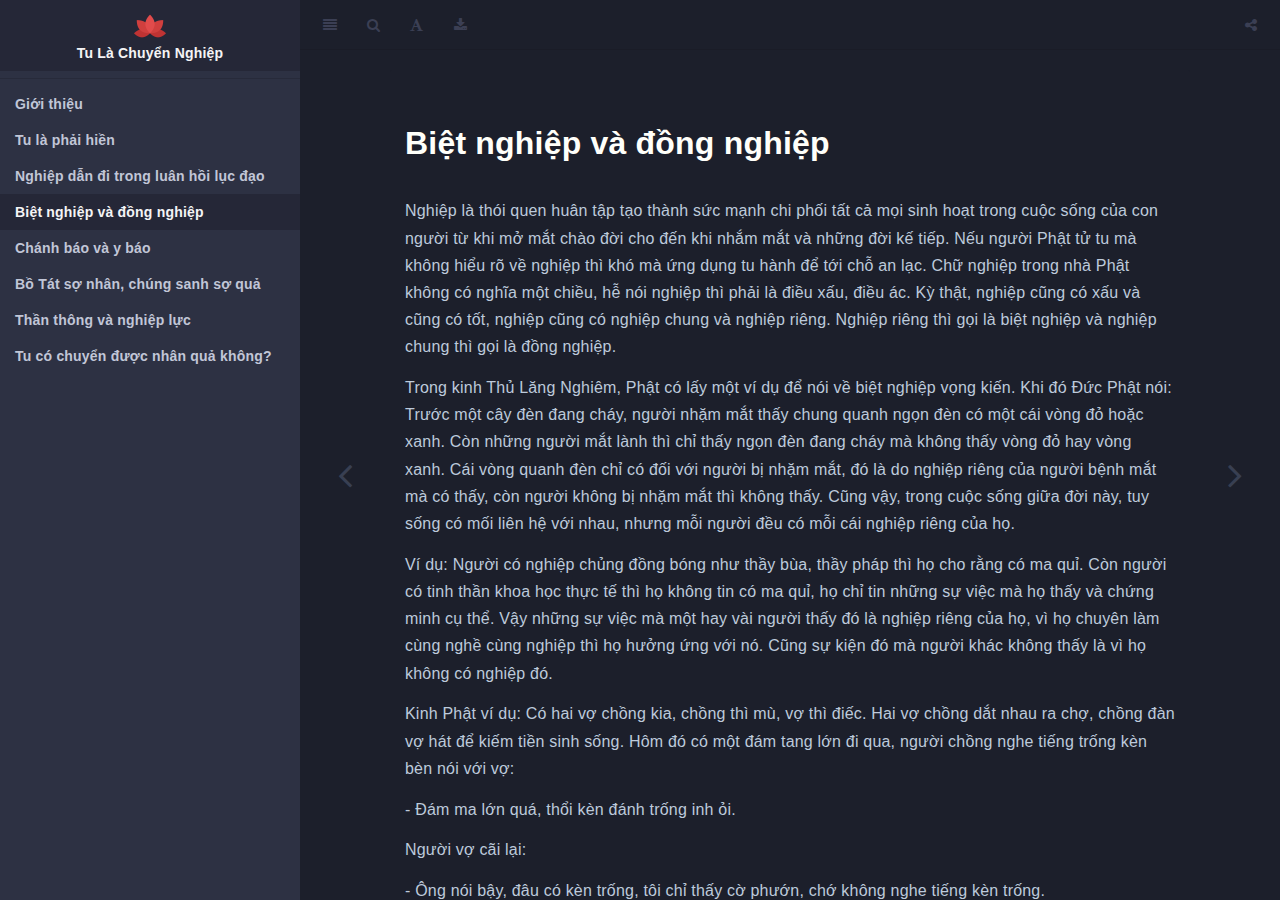
==== commit e9922683: "removed some toolbar buttons" ====
--- a/docs/biet-nghiep-va-dong-nghiep.html
+++ b/docs/biet-nghiep-va-dong-nghiep.html
@@ -159,8 +159,8 @@
 gitbook.start({
 "sharing": {
 "github": false,
-"facebook": true,
-"twitter": true,
+"facebook": false,
+"twitter": false,
 "linkedin": false,
 "weibo": false,
 "instapaper": false,
@@ -187,7 +187,8 @@
 "download": ["tu-la-chuyen-nghiep.epub", "tu-la-chuyen-nghiep.pdf"],
 "toc": {
 "collapse": "section"
-}
+},
+"info": false
 });
 });
 </script>
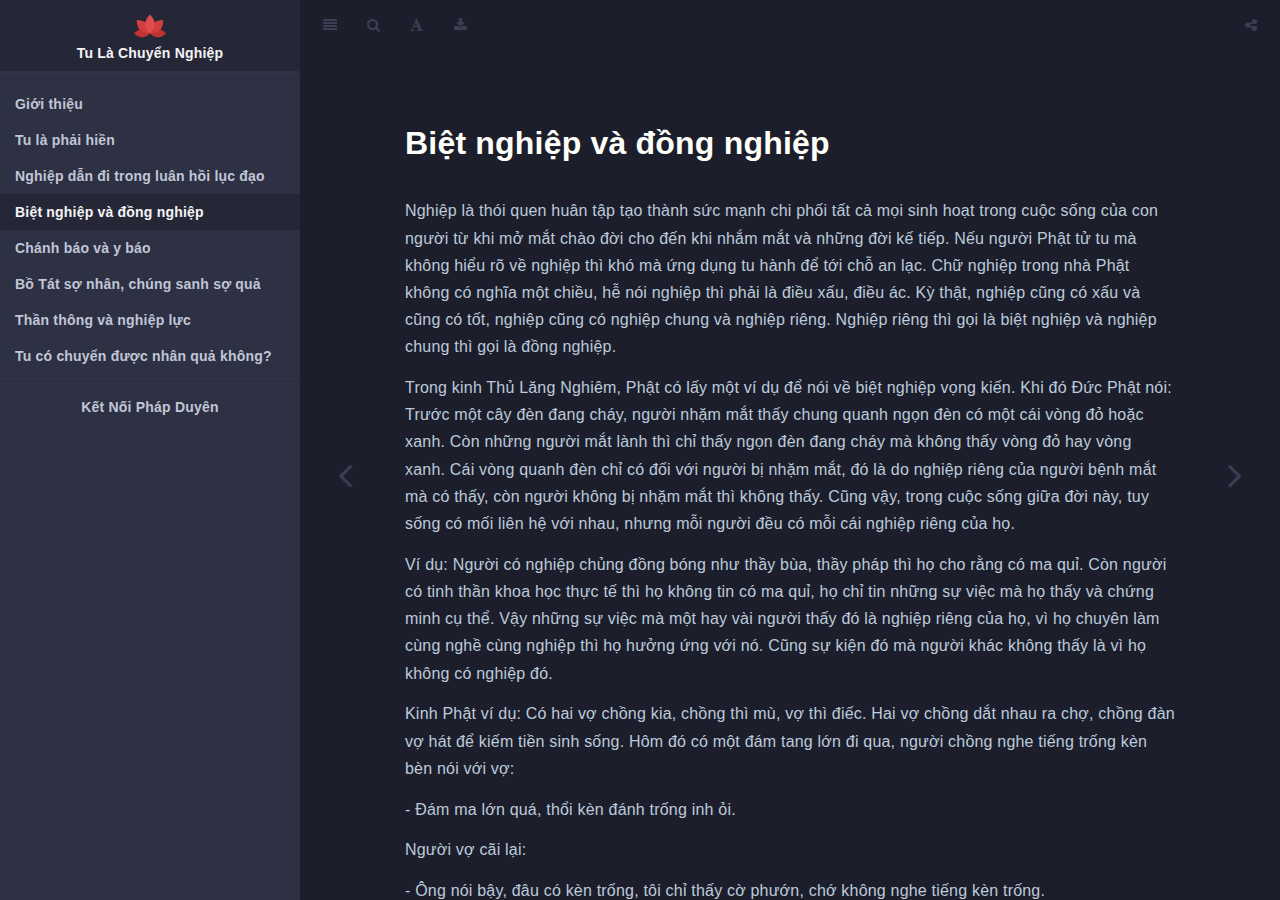
==== commit dea04cb1: "new pdf file, edited epub" ====
--- a/docs/biet-nghiep-va-dong-nghiep.html
+++ b/docs/biet-nghiep-va-dong-nghiep.html
@@ -11,7 +11,9 @@
   <meta property="og:title" content="Biệt nghiệp và đồng nghiệp | Tu Là Chuyển Nghiệp" />
   <meta property="og:type" content="book" />
   
-  <meta property="og:image" content="images/cover.png" />
+  <meta property="og:image" content="images/lotus.jpg" />
+  <meta property="og:image:width" content="600" />
+  <meta property="og:image:height" content="600" />
   <meta property="og:description" content="Tuyển tập 7 bài viết về Nghiệp trong Phật giáo" />
   
 
@@ -81,6 +83,9 @@
 <li class="chapter" data-level="" data-path="bo-tat-so-nhan-chung-sanh-so-qua.html"><a href="bo-tat-so-nhan-chung-sanh-so-qua.html"><i class="fa fa-check"></i>Bồ Tát sợ nhân, chúng sanh sợ quả</a></li>
 <li class="chapter" data-level="" data-path="than-thong-va-nghiep-luc.html"><a href="than-thong-va-nghiep-luc.html"><i class="fa fa-check"></i>Thần thông và nghiệp lực</a></li>
 <li class="chapter" data-level="" data-path="tu-co-chuyen-duoc-nhan-qua-khong.html"><a href="tu-co-chuyen-duoc-nhan-qua-khong.html"><i class="fa fa-check"></i>Tu có chuyển được nhân quả không?</a></li>
+
+<li class="divider"></li>
+<li><center><a href="https://phapduyen.github.io/" target="blank">Kết Nối Pháp Duyên</a></center></li>  
 </ul>
 
       </nav>
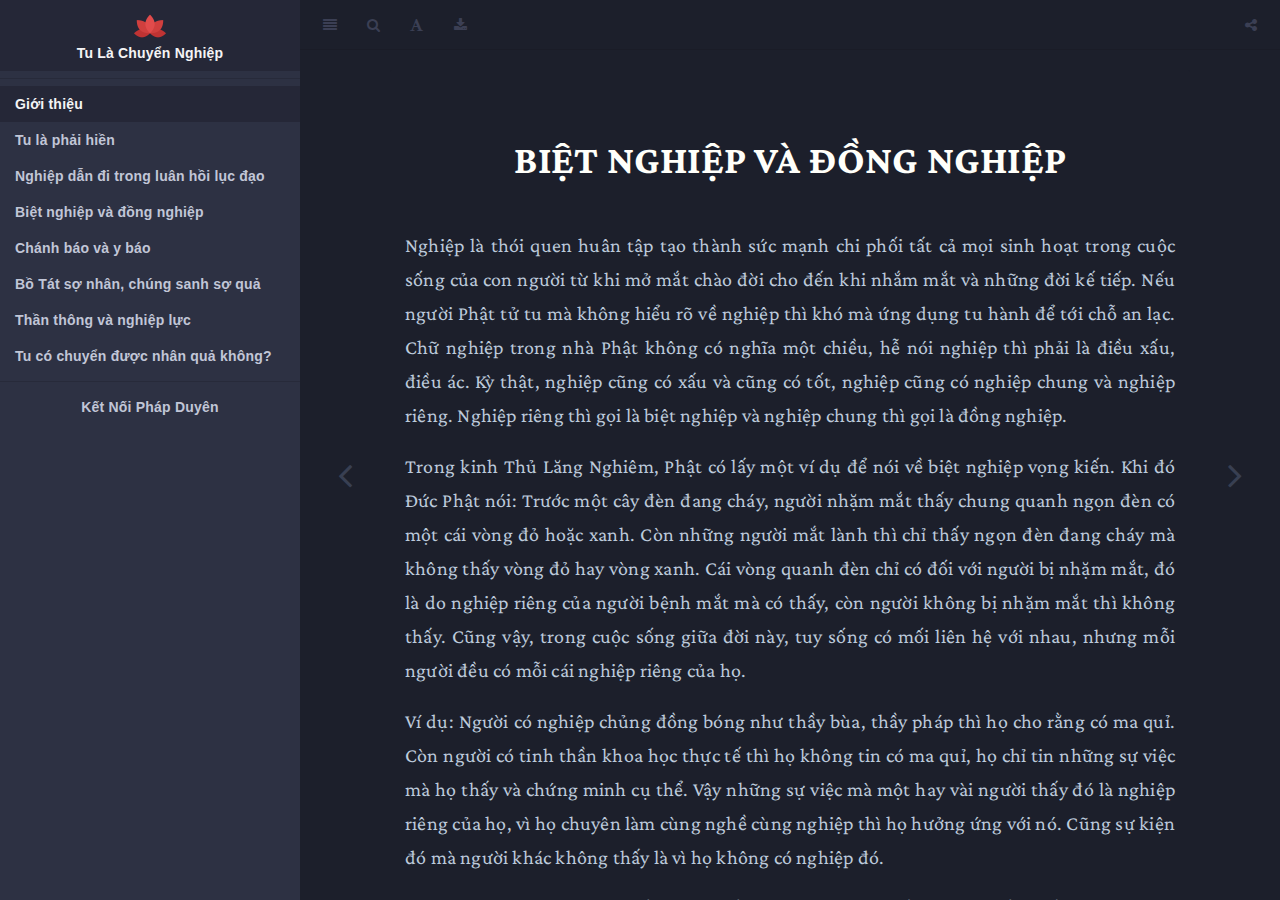
==== commit 9ad33c19: "used google fonts" ====
--- a/docs/biet-nghiep-va-dong-nghiep.html
+++ b/docs/biet-nghiep-va-dong-nghiep.html
@@ -1,5 +1,5 @@
 <!DOCTYPE html>
-<html lang="" xml:lang="">
+<html lang="vi" xml:lang="vi">
 <head>
 
   <meta charset="utf-8" />
@@ -23,17 +23,19 @@
   <meta name="twitter:description" content="Tuyển tập 7 bài viết về Nghiệp trong Phật giáo" />
   <meta name="twitter:image" content="images/cover.png" />
 
-<meta name="author" content="HT. Thích Thanh Từ" />
-
-
+  <meta name="author" content="HT. Thích Thanh Từ" />
 
   <meta name="viewport" content="width=device-width, initial-scale=1" />
   <meta name="apple-mobile-web-app-capable" content="yes" />
   <meta name="apple-mobile-web-app-status-bar-style" content="black" />
   
-  
-<link rel="prev" href="nghiep-dan-di-trong-luan-hoi-luc-dao.html"/>
-<link rel="next" href="chanh-bao-va-y-bao.html"/>
+<link rel="preconnect" href="https://cdn.jsdelivr.net">
+<link rel="preconnect" href="https://fonts.googleapis.com">
+<link rel="preconnect" href="https://fonts.gstatic.com" crossorigin>  
+<link href="https://fonts.googleapis.com/css2?family=Crimson+Pro&family=Nunito+Sans&display=swap" rel="stylesheet">
+
+<link rel="prev" href="nghiep-dan-di-trong-luan-hoi-luc-dao"/>
+<link rel="next" href="chanh-bao-va-y-bao"/>
 <script src="libs/header-attrs-2.10/header-attrs.js"></script>
 <script src="libs/jquery-2.2.3/jquery.min.js"></script>
 <link href="libs/gitbook-2.6.7/css/style.css" rel="stylesheet" />
@@ -44,29 +46,17 @@
 <link href="libs/gitbook-2.6.7/css/plugin-fontsettings.css" rel="stylesheet" />
 <link href="libs/gitbook-2.6.7/css/plugin-clipboard.css" rel="stylesheet" />
 
-
-
-
-
-
-
-
-
 <link rel="apple-touch-icon" sizes="180x180" href="images/apple-touch-icon.png">
 <link rel="icon" type="image/png" sizes="32x32" href="images/favicon-32x32.png">
 <link rel="icon" type="image/png" sizes="16x16" href="images/favicon-16x16.png">
 <link rel="manifest" href="images/site.webmanifest">
-
-
 
 <link rel="stylesheet" href="style.css" type="text/css" />
 </head>
 
 <body>
 
-
-
-  <div class="book without-animation with-summary font-size-2 font-family-1" data-basepath=".">
+  <div class="book without-animation with-summary font-size-4 font-family-0" data-basepath=".">
 
     <div class="book-summary">
       <nav role="navigation">
@@ -75,14 +65,14 @@
 <li><center><a href="./"><center><img src="images/favicon-32x32.png" width="32px"/></center>Tu Là Chuyển Nghiệp</a></center></li>
 
 <li class="divider"></li>
-<li class="chapter" data-level="" data-path="index.html"><a href="index.html"><i class="fa fa-check"></i>Giới thiệu</a></li>
-<li class="chapter" data-level="" data-path="tu-la-phai-hien.html"><a href="tu-la-phai-hien.html"><i class="fa fa-check"></i>Tu là phải hiền</a></li>
-<li class="chapter" data-level="" data-path="nghiep-dan-di-trong-luan-hoi-luc-dao.html"><a href="nghiep-dan-di-trong-luan-hoi-luc-dao.html"><i class="fa fa-check"></i>Nghiệp dẫn đi trong luân hồi lục đạo</a></li>
-<li class="chapter" data-level="" data-path="biet-nghiep-va-dong-nghiep.html"><a href="biet-nghiep-va-dong-nghiep.html"><i class="fa fa-check"></i>Biệt nghiệp và đồng nghiệp</a></li>
-<li class="chapter" data-level="" data-path="chanh-bao-va-y-bao.html"><a href="chanh-bao-va-y-bao.html"><i class="fa fa-check"></i>Chánh báo và y báo</a></li>
-<li class="chapter" data-level="" data-path="bo-tat-so-nhan-chung-sanh-so-qua.html"><a href="bo-tat-so-nhan-chung-sanh-so-qua.html"><i class="fa fa-check"></i>Bồ Tát sợ nhân, chúng sanh sợ quả</a></li>
-<li class="chapter" data-level="" data-path="than-thong-va-nghiep-luc.html"><a href="than-thong-va-nghiep-luc.html"><i class="fa fa-check"></i>Thần thông và nghiệp lực</a></li>
-<li class="chapter" data-level="" data-path="tu-co-chuyen-duoc-nhan-qua-khong.html"><a href="tu-co-chuyen-duoc-nhan-qua-khong.html"><i class="fa fa-check"></i>Tu có chuyển được nhân quả không?</a></li>
+<li class="chapter" data-level="" data-path="index"><a href="index"><i class="fa fa-check"></i>Giới thiệu</a></li>
+<li class="chapter" data-level="" data-path="tu-la-phai-hien"><a href="tu-la-phai-hien"><i class="fa fa-check"></i>Tu là phải hiền</a></li>
+<li class="chapter" data-level="" data-path="nghiep-dan-di-trong-luan-hoi-luc-dao"><a href="nghiep-dan-di-trong-luan-hoi-luc-dao"><i class="fa fa-check"></i>Nghiệp dẫn đi trong luân hồi lục đạo</a></li>
+<li class="chapter" data-level="" data-path="biet-nghiep-va-dong-nghiep"><a href="biet-nghiep-va-dong-nghiep"><i class="fa fa-check"></i>Biệt nghiệp và đồng nghiệp</a></li>
+<li class="chapter" data-level="" data-path="chanh-bao-va-y-bao"><a href="chanh-bao-va-y-bao"><i class="fa fa-check"></i>Chánh báo và y báo</a></li>
+<li class="chapter" data-level="" data-path="bo-tat-so-nhan-chung-sanh-so-qua"><a href="bo-tat-so-nhan-chung-sanh-so-qua"><i class="fa fa-check"></i>Bồ Tát sợ nhân, chúng sanh sợ quả</a></li>
+<li class="chapter" data-level="" data-path="than-thong-va-nghiep-luc"><a href="than-thong-va-nghiep-luc"><i class="fa fa-check"></i>Thần thông và nghiệp lực</a></li>
+<li class="chapter" data-level="" data-path="tu-co-chuyen-duoc-nhan-qua-khong"><a href="tu-co-chuyen-duoc-nhan-qua-khong"><i class="fa fa-check"></i>Tu có chuyển được nhân quả không?</a></li>
 
 <li class="divider"></li>
 <li><center><a href="https://phapduyen.github.io/" target="blank">Kết Nối Pháp Duyên</a></center></li>  
@@ -146,8 +136,8 @@
           </div>
         </div>
       </div>
-<a href="nghiep-dan-di-trong-luan-hoi-luc-dao.html" class="navigation navigation-prev " aria-label="Previous page"><i class="fa fa-angle-left"></i></a>
-<a href="chanh-bao-va-y-bao.html" class="navigation navigation-next " aria-label="Next page"><i class="fa fa-angle-right"></i></a>
+<a href="nghiep-dan-di-trong-luan-hoi-luc-dao" class="navigation navigation-prev " aria-label="Previous page"><i class="fa fa-angle-left"></i></a>
+<a href="chanh-bao-va-y-bao" class="navigation navigation-next " aria-label="Next page"><i class="fa fa-angle-right"></i></a>
     </div>
   </div>
 <script src="libs/gitbook-2.6.7/js/app.min.js"></script>
@@ -174,8 +164,8 @@
 },
 "fontsettings": {
 "theme": "night",
-"family": "sans",
-"size": 2
+"family": "serif",
+"size": 4
 },
 "edit": {
 "link": null,
--- a/docs/libs/gitbook-2.6.7/css/plugin-fontsettings.css
+++ b/docs/libs/gitbook-2.6.7/css/plugin-fontsettings.css
@@ -44,6 +44,11 @@
   line-height: 30px;
   font-size: 1em;
 }
+
+/* sidebar transition background */
+div.book.color-theme-1 {
+  background: #f3eacb;
+}
 .book.color-theme-1 .book-body {
   color: #704214;
   background: #f3eacb;
@@ -51,6 +56,12 @@
 .book.color-theme-1 .book-body .page-wrapper .page-inner section {
   background: #f3eacb;
 }
+
+/* sidebar transition background */
+div.book.color-theme-2 {
+  background: #1c1f2b;
+}
+
 .book.color-theme-2 .book-body {
   color: #bdcadb;
   background: #1c1f2b;
@@ -68,17 +79,54 @@
   font-size: 1.6rem;
 }
 .book.font-size-3 .book-body .page-inner section {
+  font-size: 1.8rem;
+}
+.book.font-size-4 .book-body .page-inner section {
+  font-size: 2rem;
+}
+.book.font-size-5 .book-body .page-inner section {
   font-size: 2.2rem;
 }
-.book.font-size-4 .book-body .page-inner section {
-  font-size: 4rem;
-}
+.book.font-size-6 .book-body .page-inner section {
+  font-size: 2.4rem;
+}
+.book.font-size-7 .book-body .page-inner section {
+  font-size: 2.6rem;
+}
+.book.font-size-8 .book-body .page-inner section {
+  font-size: 2.8rem;
+}
+.book.font-size-9 .book-body .page-inner section {
+  font-size: 3rem;
+}
+
+.book.font-size-10 .book-body .page-inner section {
+  font-size: 3.2rem;
+}
+
+.book.font-size-11 .book-body .page-inner section {
+  font-size: 3.4rem;
+}
+
+.book.font-size-12 .book-body .page-inner section {
+  font-size: 3.6rem;
+}
+
+.book.font-size-13 .book-body .page-inner section {
+  font-size: 3.8rem;
+}
+
+.book.font-size-14 .book-body .page-inner section {
+  font-size: 4.0rem;
+}
+
 .book.font-family-0 {
-  font-family: Georgia, serif;
+  font-family: "Crimson Pro", Georgia, serif;
 }
 .book.font-family-1 {
-  font-family: "Helvetica Neue", Helvetica, Arial, sans-serif;
-}
+  font-family: "Nunito Sans", "Helvetica Neue", Helvetica, Arial, sans-serif;
+}
+
 .book.color-theme-1 .book-body .page-wrapper .page-inner section.normal {
   color: #704214;
 }
--- a/docs/style.css
+++ b/docs/style.css
@@ -1,3 +1,7 @@
+body {
+  text-align: justify;
+}
+
 p.caption {
   color: #777;
   margin-top: 10px;
@@ -13,6 +17,25 @@
   white-space: inherit;
 }
 
+h1 {
+  text-align: center;
+  text-transform: uppercase;
+}
+
+h2, h3, h4, h5, h6 {
+  text-align: left;
+}
+
+p.author {
+  text-align: center;
+  font-style: italic;
+}
+
+#gioi-thieu h1 {
+  text-align: left;
+  text-transform: none;  
+}
+
 .book .book-body .page-wrapper .page-inner section.normal blockquote {
   text-align: center;
   border-left: 0;
